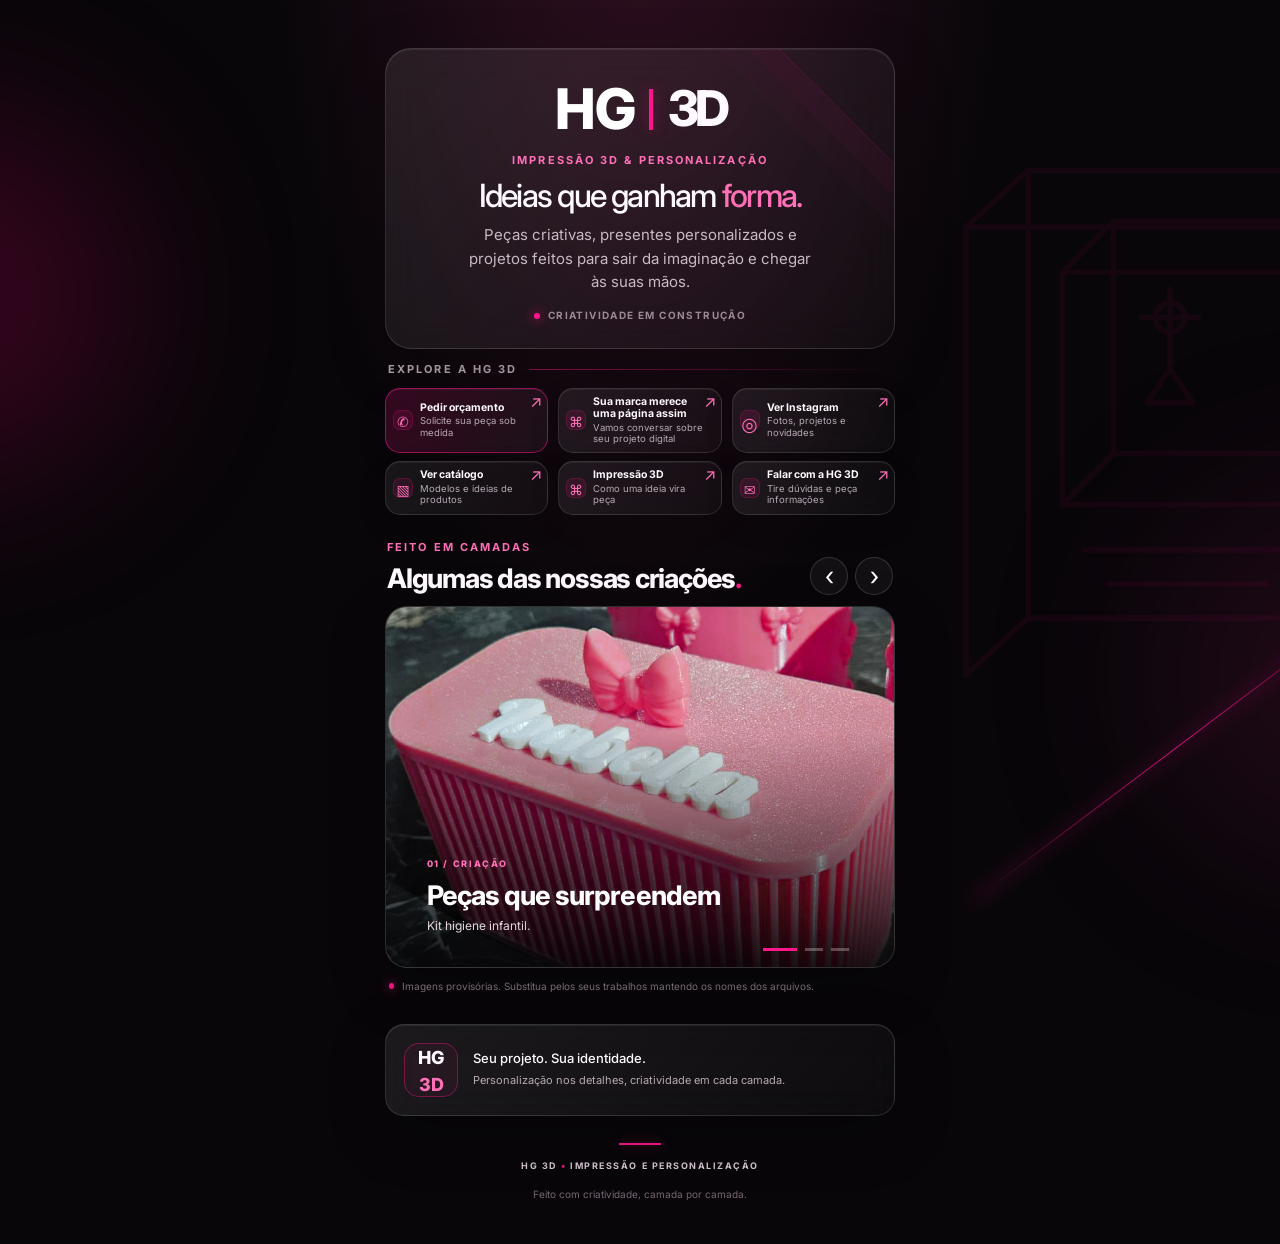
==== index.html @ 98581e5e "Atualização adição das imgs" ====
<!doctype html>
<html lang="pt-BR">
<head>
  <!-- Metadados e recursos externos -->
  <meta charset="utf-8">
  <meta name="viewport" content="width=device-width, initial-scale=1">
  <meta name="theme-color" content="#080609">
  <meta name="description" content="HG 3D | Impressão 3D e personalização. Ideias que ganham forma.">
  <title>HG 3D | Impressão e Personalização</title>

  <!-- Tipografia, Bootstrap e estilos do projeto -->
  <link rel="preconnect" href="https://fonts.googleapis.com">
  <link rel="preconnect" href="https://fonts.gstatic.com" crossorigin>
  <link href="https://fonts.googleapis.com/css2?family=Inter:wght@400;500;600;700;800&display=swap" rel="stylesheet">
  <link href="https://cdn.jsdelivr.net/npm/bootstrap@5.3.3/dist/css/bootstrap.min.css" rel="stylesheet">
  <link rel="stylesheet" href="style.css">
</head>
<body>
  <!-- Efeitos decorativos de fundo -->
  <div class="ambient ambient-one" aria-hidden="true"></div>
  <div class="ambient ambient-two" aria-hidden="true"></div>
  <div class="grid-glow" aria-hidden="true"></div>

  <main class="page-shell container px-0">
    <!-- Cabeçalho e identidade visual da HG 3D -->
    <header class="brand glass-panel text-center">
      <div class="brand-mark" aria-label="HG 3D">
        <span class="mark-h">H</span>
        <span class="mark-g">G</span>
        <span class="mark-divider"></span>
        <span class="mark-3d">3D</span>
      </div>

      <div class="brand-copy">
        <p class="eyebrow">IMPRESSÃO 3D &amp; PERSONALIZAÇÃO</p>
        <h1>Ideias que ganham <span>forma.</span></h1>
        <p class="intro">Peças criativas, presentes personalizados e projetos feitos para sair da imaginação e chegar às suas mãos.</p>
      </div>

      <div class="status-line">
        <span class="status-dot"></span>
        CRIATIVIDADE EM CONSTRUÇÃO
      </div>
    </header>

    <!-- Atalhos compactos: três colunas em telas maiores -->
    <section class="links-section" aria-label="Links principais">
      <p class="section-label">EXPLORE A HG 3D <span></span></p>

      <a class="link-card link-featured" data-link="whatsapp" href="#" target="_blank" rel="noopener noreferrer">
        <span class="link-icon whatsapp-icon" aria-hidden="true">✆</span>
        <span class="link-text"><strong>Pedir orçamento</strong><small>Solicite sua peça sob medida</small></span>
        <span class="arrow" aria-hidden="true">↗</span>
      </a>

      <a class="link-card link-site-cta" data-link="site-whatsapp" href="#" target="_blank" rel="noopener noreferrer">
        <span class="link-icon site-icon" aria-hidden="true">⌘</span>
        <span class="link-text"><strong>Sua marca merece uma página assim</strong><small>Vamos conversar sobre seu projeto digital</small></span>
        <span class="arrow" aria-hidden="true">↗</span>
      </a>

      <a class="link-card" data-link="instagram" href="#" target="_blank" rel="noopener noreferrer">
        <span class="link-icon instagram-icon" aria-hidden="true">◎</span>
        <span class="link-text"><strong>Ver Instagram</strong><small>Fotos, projetos e novidades</small></span>
        <span class="arrow" aria-hidden="true">↗</span>
      </a>

      <a class="link-card" data-link="catalog" href="#" target="_blank" rel="noopener noreferrer">
        <span class="link-icon" aria-hidden="true">▧</span>
        <span class="link-text"><strong>Ver catálogo</strong><small>Modelos e ideias de produtos</small></span>
        <span class="arrow" aria-hidden="true">↗</span>
      </a>

      <a class="link-card" data-link="how" href="#" target="_blank" rel="noopener noreferrer">
        <span class="link-icon" aria-hidden="true">⌘</span>
        <span class="link-text"><strong>Impressão 3D</strong><small>Como uma ideia vira peça</small></span>
        <span class="arrow" aria-hidden="true">↗</span>
      </a>

      <a class="link-card" data-link="contact" href="#" target="_blank" rel="noopener noreferrer">
        <span class="link-icon" aria-hidden="true">✉</span>
        <span class="link-text"><strong>Falar com a HG 3D</strong><small>Tire dúvidas e peça informações</small></span>
        <span class="arrow" aria-hidden="true">↗</span>
      </a>
    </section>

    <!-- Carrossel de projetos; troque os SVGs por fotos reais quando quiser -->
    <section class="portfolio-section" aria-labelledby="portfolio-title">
      <div class="section-heading">
        <div>
          <p class="eyebrow mb-2">FEITO EM CAMADAS</p>
          <h2 id="portfolio-title">Algumas das nossas criações<span>.</span></h2>
        </div>
        <div class="carousel-controls" aria-label="Controles das fotos">
          <button class="carousel-arrow" type="button" data-bs-target="#portfolioCarousel" data-bs-slide="prev" aria-label="Foto anterior">‹</button>
          <button class="carousel-arrow" type="button" data-bs-target="#portfolioCarousel" data-bs-slide="next" aria-label="Próxima foto">›</button>
        </div>
      </div>

      <div id="portfolioCarousel" class="carousel slide portfolio-carousel glass-panel" data-bs-ride="carousel" data-bs-interval="4500">
        <div class="carousel-indicators">
          <button type="button" data-bs-target="#portfolioCarousel" data-bs-slide-to="0" class="active" aria-current="true" aria-label="Foto 1"></button>
          <button type="button" data-bs-target="#portfolioCarousel" data-bs-slide-to="1" aria-label="Foto 2"></button>
          <button type="button" data-bs-target="#portfolioCarousel" data-bs-slide-to="2" aria-label="Foto 3"></button>
        </div>

        <div class="carousel-inner">
          <div class="carousel-item active">
            <img src="assets/fotos/impressao-01.svg" class="d-block w-100 portfolio-image" alt="Ilustração provisória de impressão 3D">
            <div class="carousel-caption"><span class="photo-tag">01 / CRIAÇÃO</span><h3>Peças que surpreendem</h3><p>Kit higiene infantil.</p></div>
          </div>
          <div class="carousel-item">
            <img src="assets/fotos/impressao-02.svg" class="d-block w-100 portfolio-image" alt="Ilustração provisória de produto personalizado">
            <div class="carousel-caption"><span class="photo-tag">02 / PERSONALIZAÇÃO</span><h3>Chaveiro personalizado</h3><p>Para seu evento ou empresa.</p></div>
          </div>
          <div class="carousel-item">
            <img src="assets/fotos/impressao-03.svg" class="d-block w-100 portfolio-image" alt="Ilustração provisória de peça impressa em 3D">
            <div class="carousel-caption"><span class="photo-tag">03 / SOB MEDIDA</span><h3>Da ideia para a realidade</h3><p>Seu próximo projeto pode aparecer aqui.</p></div>
          </div>
        </div>
      </div>

      <p class="carousel-note"><span class="note-dot"></span> Imagens provisórias. Substitua pelos seus trabalhos mantendo os nomes dos arquivos.</p>
    </section>

    <!-- Mensagem final da marca -->
    <section class="mini-about glass-panel">
      <div class="mini-about-symbol">HG<span>3D</span></div>
      <div><h2>Seu projeto. Sua identidade.</h2><p>Personalização nos detalhes, criatividade em cada camada.</p></div>
    </section>

    <!-- Rodapé -->
    <footer>
      <div class="footer-rule"></div>
      <p>HG 3D <span>•</span> IMPRESSÃO E PERSONALIZAÇÃO</p>
      <small>Feito com criatividade, camada por camada.</small>
    </footer>
  </main>

  <!-- Bootstrap e comportamento dos links -->
  <script src="https://cdn.jsdelivr.net/npm/bootstrap@5.3.3/dist/js/bootstrap.bundle.min.js"></script>
  <script src="script.js"></script>
</body>
</html>
---- style.css ----
/* =========================================================
   HG 3D | Estilos principais
   Identidade: preto, vinho, magenta neon e vidro fosco
   ========================================================= */

:root {
  --bg: #080609;
  --text: #fffaff;
  --muted: #b8aab5;
  --pink: #ff168b;
  --pink-light: #ff70b7;
  --line: rgba(255, 255, 255, .13);
  --surface-hover: rgba(255, 255, 255, .095);
}

* { box-sizing: border-box; }
html { min-height: 100%; }

body {
  position: relative;
  isolation: isolate;
  min-height: 100vh;
  margin: 0;
  overflow-x: hidden;
  color: var(--text);
  background: radial-gradient(ellipse at 50% -15%, #321022 0%, transparent 42%), var(--bg);
  font-family: Inter, system-ui, sans-serif;
}

/* Fundo quadriculado e desenho sutil de uma impressora 3D */
body::before {
  content: "";
  position: fixed;
  inset: 0;
  z-index: -2;
  opacity: .16;
  pointer-events: none;
  background-image:
    linear-gradient(rgba(255,255,255,.025) 1px, transparent 1px),
    linear-gradient(90deg, rgba(255,255,255,.025) 1px, transparent 1px);
  background-size: 44px 44px;
  mask-image: linear-gradient(to bottom, #000, transparent 78%);
}

body::after {
  content: "";
  position: fixed;
  z-index: -1;
  top: 12%;
  right: -18%;
  width: min(75vw, 680px);
  height: min(75vw, 680px);
  opacity: .055;
  pointer-events: none;
  background: url("assets/fotos/impressora-fundo.svg") center / contain no-repeat;
}

.ambient {
  position: fixed;
  z-index: -1;
  width: 360px;
  height: 360px;
  border-radius: 50%;
  filter: blur(95px);
  opacity: .22;
  pointer-events: none;
}
.ambient-one { top: 13%; left: -230px; background: #e60072; }
.ambient-two { right: -240px; bottom: 5%; background: #7b174b; }

.grid-glow {
  position: fixed;
  z-index: -1;
  right: -12vw;
  bottom: 17%;
  width: 40vw;
  height: 1px;
  opacity: .8;
  pointer-events: none;
  transform: rotate(-37deg);
  background: linear-gradient(90deg, transparent, var(--pink), transparent);
  box-shadow: 0 0 18px 2px #ff168b55;
}

/* Layout geral e cartões de vidro */
.page-shell {
  position: relative;
  width: min(100% - 32px, 510px);
  margin: auto;
  padding: 18px 0 24px;
}

.glass-panel {
  border: 1px solid var(--line);
  background: linear-gradient(135deg, rgba(255,255,255,.085), rgba(255,255,255,.025));
  box-shadow: 0 18px 55px #00000047, inset 0 1px 0 #ffffff14;
  backdrop-filter: blur(18px);
  -webkit-backdrop-filter: blur(18px);
}

/* Cabeçalho e marca */
.brand {
  position: relative;
  overflow: hidden;
  padding: 20px 20px 17px;
  border-radius: 26px;
}
.brand::before {
  content: "";
  position: absolute;
  top: -115px;
  right: -145px;
  width: 220px;
  height: 220px;
  transform: rotate(45deg);
  border: 1px solid #ff168b29;
  box-shadow: 0 0 0 22px #ff168b08, 0 0 0 45px #ff168b05;
}
.brand-mark {
  display: flex;
  align-items: center;
  justify-content: center;
  gap: 5px;
  margin: 0 auto 15px;
  font-size: clamp(42px, 11vw, 56px);
  font-weight: 800;
  line-height: 1;
  letter-spacing: -5px;
}
.mark-h, .mark-g { color: #fff; }
.mark-divider {
  width: 4px;
  height: 41px;
  margin: 0 10px 0 13px;
  background: var(--pink);
  box-shadow: 0 0 15px #ff168b70;
}
.mark-3d { font-size: .88em; letter-spacing: -4px; }

.eyebrow, .section-label, .status-line {
  font-size: 11px;
  font-weight: 700;
  letter-spacing: .19em;
}
.eyebrow { margin: 0 0 9px; color: var(--pink-light); }
h1 {
  margin: 0;
  font-size: clamp(24px, 6.5vw, 32px);
  line-height: 1.12;
  letter-spacing: -.055em;
}
h1 span, .section-heading h2 span { color: var(--pink-light); }
.intro {
  max-width: 350px;
  margin: 10px auto 0;
  color: #c8bac5;
  font-size: 15px;
  line-height: 1.55;
}
.status-line {
  display: flex;
  align-items: center;
  justify-content: center;
  gap: 8px;
  margin-top: 15px;
  color: #9c8997;
  font-size: 10px;
  letter-spacing: .14em;
}
.status-dot, .note-dot {
  width: 6px;
  height: 6px;
  border-radius: 50%;
  background: var(--pink);
  box-shadow: 0 0 11px var(--pink);
}

/* Links principais: atalhos ultracompactos */
.links-section {
  display: grid;
  grid-template-columns: repeat(3, minmax(0, 1fr));
  column-gap: 10px;
  row-gap: 8px;
  margin-top: 12px;
}
.links-section .section-label {
  display: flex;
  grid-column: 1 / -1;
  align-items: center;
  gap: 12px;
  margin: 0 3px 2px;
  color: #bba9b6;
}
.section-label span {
  flex: 1;
  height: 1px;
  background: linear-gradient(90deg, #ff168b88, transparent);
}
.link-card {
  position: relative;
  display: flex;
  min-width: 0;
  min-height: 54px;
  flex-direction: row;
  align-items: center;
  justify-content: flex-start;
  gap: 7px;
  margin: 0;
  padding: 7px 7px;
  overflow-wrap: anywhere;
  border: 1px solid #ffffff1f;
  border-radius: 15px;
  color: var(--text);
  text-decoration: none;
  background: linear-gradient(110deg, #ffffff13, #ffffff07);
  box-shadow: 0 10px 28px #00000024, inset 0 1px 0 #ffffff0e;
  backdrop-filter: blur(15px);
  transition: transform .22s, border-color .22s, background .22s;
}
.link-card:hover, .link-card:focus-visible {
  transform: translateY(-3px);
  border-color: #ff168b88;
  outline: none;
  color: var(--text);
  background: var(--surface-hover);
}
.link-featured {
  border-color: #ff168b88;
  background: linear-gradient(110deg, #ff168b2e, #ffffff0b);
}
.link-icon {
  display: grid;
  width: 20px;
  height: 20px;
  flex: 0 0 20px;
  place-items: center;
  border: 1px solid #ff168b33;
  border-radius: 7px;
  color: var(--pink-light);
  background: #ff168b1a;
  font-size: 14px;
}
.instagram-icon { font-size: 19px; }
.link-text {
  display: grid;
  width: 100%;
  min-width: 0;
  gap: 1px;
  padding-right: 8px;
}
.link-text strong {
  font-size: 10.5px;
  font-weight: 700;
  line-height: 1.2;
  overflow-wrap: anywhere;
}
.link-text small {
  display: block;
  color: var(--muted);
  font-size: 9.5px;
  line-height: 1.2;
  overflow-wrap: anywhere;
}
.arrow {
  position: absolute;
  top: 4px;
  right: 5px;
  color: var(--pink-light);
  font-size: 16px;
  line-height: 1;
}

/* Carrossel do portfólio */
.portfolio-section { margin-top: 20px; }
.section-heading {
  display: flex;
  align-items: end;
  justify-content: space-between;
  gap: 16px;
  margin: 0 2px 11px;
}
.section-heading h2 {
  margin: 0;
  font-size: clamp(20px, 5.5vw, 27px);
  font-weight: 750;
  line-height: 1.18;
  letter-spacing: -.045em;
}
.section-heading h2 span { color: var(--pink); }
.carousel-controls { display: flex; flex-shrink: 0; gap: 7px; }
.carousel-arrow {
  display: grid;
  width: 38px;
  height: 38px;
  place-items: center;
  border: 1px solid #ffffff26;
  border-radius: 50%;
  color: #fff;
  background: #ffffff0b;
  font-size: 26px;
  line-height: 1;
}
.carousel-arrow:hover {
  border-color: #ff168b99;
  color: var(--pink-light);
  background: #ff168b24;
}
.portfolio-carousel { position: relative; overflow: hidden; border-radius: 22px; }
.portfolio-image {
  width: 100%;
  height: clamp(260px, 67vw, 390px);
  object-fit: cover;
}
.portfolio-carousel::after {
  position: absolute;
  inset: 35% 0 0;
  pointer-events: none;
  content: "";
  background: linear-gradient(transparent, rgba(4,3,5,.9));
}
.carousel-caption {
  z-index: 2;
  right: 8%;
  bottom: 28px;
  left: 8%;
  padding: 0;
  text-align: left;
}
.carousel-caption h3 {
  margin: 7px 0 5px;
  font-size: clamp(19px, 5vw, 27px);
  font-weight: 750;
  letter-spacing: -.035em;
}
.carousel-caption p { margin: 0; color: #e4d5df; font-size: 12px; }
.photo-tag { color: var(--pink-light); font-size: 9px; font-weight: 800; letter-spacing: .18em; }
.portfolio-carousel .carousel-indicators {
  z-index: 3;
  justify-content: flex-end;
  margin: 0 8% 16px;
}
.portfolio-carousel .carousel-indicators [data-bs-target] {
  width: 18px;
  height: 3px;
  margin: 0 4px;
  border: 0;
  background: #ffffff8a;
}
.portfolio-carousel .carousel-indicators .active { width: 34px; background: var(--pink); }
.carousel-note {
  display: flex;
  align-items: flex-start;
  gap: 8px;
  margin: 11px 4px 0;
  color: #8e7d89;
  font-size: 10px;
  line-height: 1.5;
}
.note-dot { flex: 0 0 5px; margin-top: 4px; }

/* Bloco final e rodapé */
.mini-about {
  display: flex;
  align-items: center;
  gap: 15px;
  margin-top: 30px;
  padding: 18px;
  border-radius: 19px;
}
.mini-about-symbol {
  display: grid;
  width: 54px;
  height: 54px;
  flex: 0 0 54px;
  place-items: center;
  border: 1px solid #ff168b66;
  border-radius: 15px;
  background: #ff168b0c;
  font-size: 18px;
  font-weight: 800;
}
.mini-about-symbol span { color: var(--pink-light); }
.mini-about h2 { margin: 0 0 6px; font-size: 13px; }
.mini-about p { margin: 0; color: var(--muted); font-size: 11px; line-height: 1.55; }
footer { padding: 27px 10px 0; text-align: center; }
.footer-rule {
  width: 42px;
  height: 2px;
  margin: 0 auto 14px;
  background: var(--pink);
  box-shadow: 0 0 12px #ff168b88;
}
footer p { margin: 0 0 8px; color: #d4c5d0; font-size: 9px; font-weight: 700; letter-spacing: .17em; }
footer p span { color: var(--pink); }
footer small { color: #756772; font-size: 10px; }

/* Responsividade para telas maiores e celulares */
@media (min-width: 700px) {
  .page-shell { padding-top: 48px; padding-bottom: 40px; }
  .brand { padding: 32px 30px 25px; }
  .portfolio-section { margin-top: 24px; }
  .portfolio-image { height: 360px; }
  .carousel-caption { bottom: 32px; }
}
@media (max-width: 380px) {
  .page-shell { width: calc(100% - 24px); padding-top: 12px; }
  .brand { padding: 18px 15px 15px; }
  .brand-mark { margin-bottom: 12px; font-size: 44px; }
  .mark-divider { height: 37px; margin-right: 8px; margin-left: 10px; }
  .intro { font-size: 14px; }
  .status-line { margin-top: 12px; font-size: 9px; }
  .links-section { column-gap: 6px; row-gap: 6px; }
  .link-card { min-height: 52px; padding: 6px; gap: 5px; }
  .link-icon { width: 18px; height: 18px; flex-basis: 18px; font-size: 12px; }
  .instagram-icon { font-size: 17px; }
  .link-text strong { font-size: 10px; line-height: 1.15; }
  .link-text small { display: block; font-size: 9px; line-height: 1.15; }
  .section-heading { align-items: center; }
  .carousel-arrow { width: 34px; height: 34px; }
  .carousel-caption p { font-size: 11px; }
  body::after {
    top: 22%;
    right: -35%;
    width: 100vw;
    height: 100vw;
    opacity: .035;
  }
}
@media (prefers-reduced-motion: reduce) {
  *, *::before, *::after {
    transition: none !important;
    scroll-behavior: auto !important;
  }
}
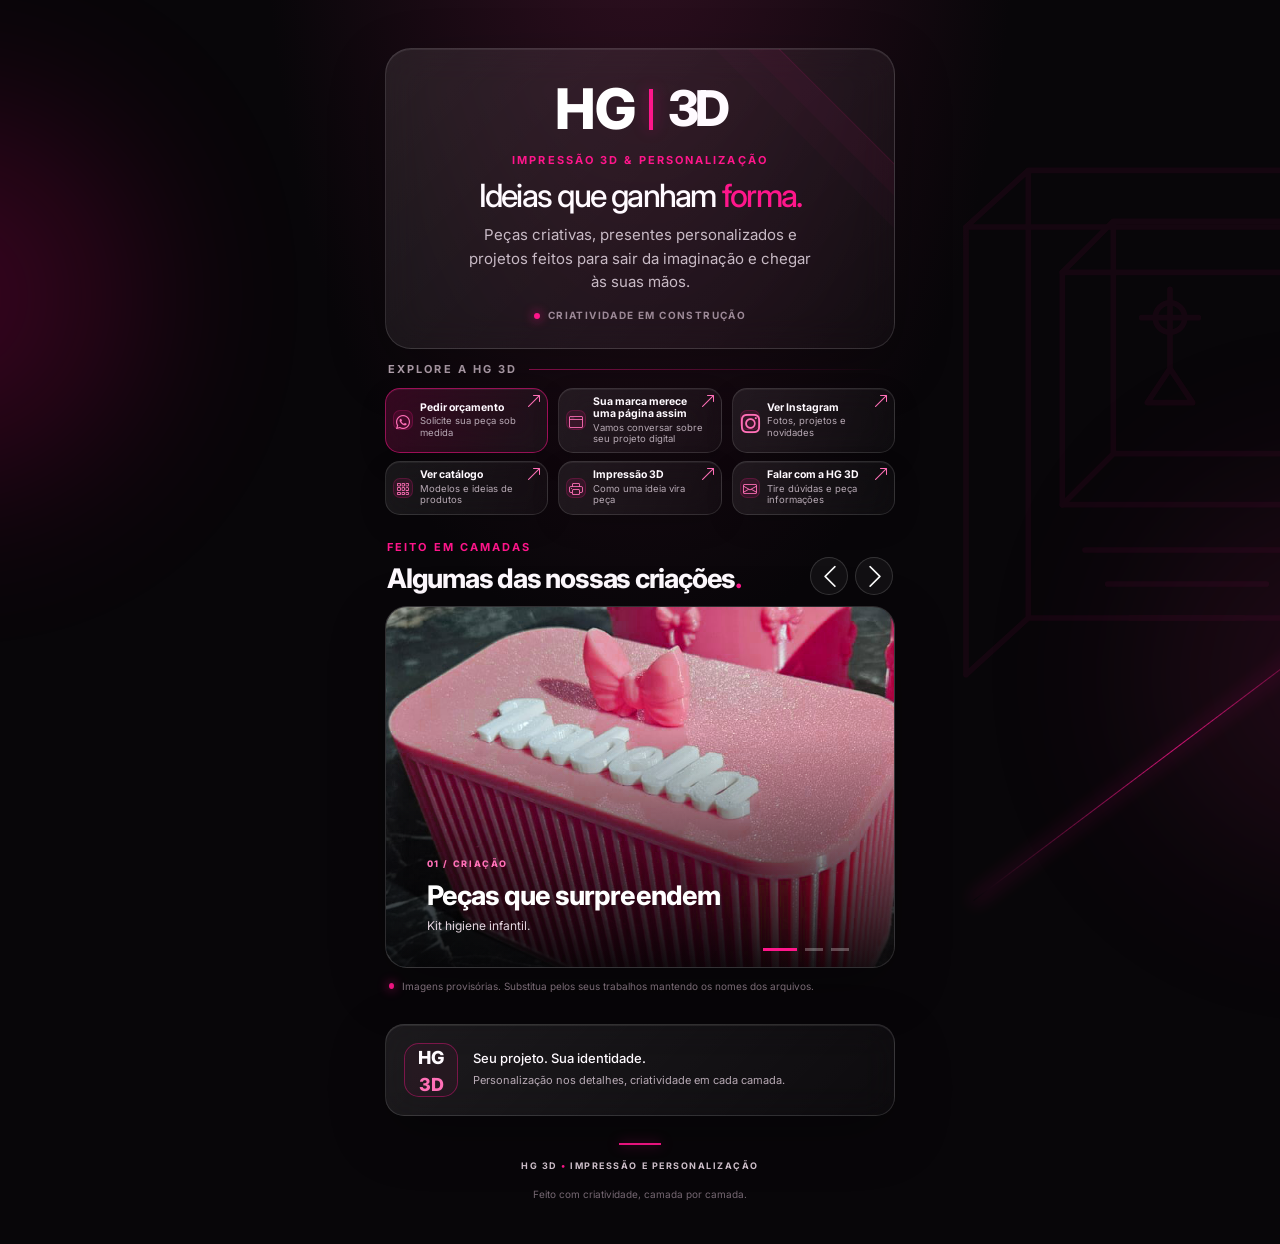
==== commit f159b013: "Replace text symbols with Bootstrap Icons" ====
--- a/index.html
+++ b/index.html
@@ -13,6 +13,7 @@
   <link rel="preconnect" href="https://fonts.gstatic.com" crossorigin>
   <link href="https://fonts.googleapis.com/css2?family=Inter:wght@400;500;600;700;800&display=swap" rel="stylesheet">
   <link href="https://cdn.jsdelivr.net/npm/bootstrap@5.3.3/dist/css/bootstrap.min.css" rel="stylesheet">
+  <link href="https://cdn.jsdelivr.net/npm/bootstrap-icons@1.11.3/font/bootstrap-icons.min.css" rel="stylesheet">
   <link rel="stylesheet" href="style.css">
 </head>
 <body>
@@ -48,39 +49,39 @@
       <p class="section-label">EXPLORE A HG 3D <span></span></p>
 
       <a class="link-card link-featured" data-link="whatsapp" href="#" target="_blank" rel="noopener noreferrer">
-        <span class="link-icon whatsapp-icon" aria-hidden="true">✆</span>
+        <span class="link-icon whatsapp-icon" aria-hidden="true"><i class="bi bi-whatsapp"></i></span>
         <span class="link-text"><strong>Pedir orçamento</strong><small>Solicite sua peça sob medida</small></span>
-        <span class="arrow" aria-hidden="true">↗</span>
+        <span class="arrow" aria-hidden="true"><i class="bi bi-arrow-up-right"></i></span>
       </a>
 
       <a class="link-card link-site-cta" data-link="site-whatsapp" href="#" target="_blank" rel="noopener noreferrer">
-        <span class="link-icon site-icon" aria-hidden="true">⌘</span>
+        <span class="link-icon site-icon" aria-hidden="true"><i class="bi bi-window"></i></span>
         <span class="link-text"><strong>Sua marca merece uma página assim</strong><small>Vamos conversar sobre seu projeto digital</small></span>
-        <span class="arrow" aria-hidden="true">↗</span>
+        <span class="arrow" aria-hidden="true"><i class="bi bi-arrow-up-right"></i></span>
       </a>
 
       <a class="link-card" data-link="instagram" href="#" target="_blank" rel="noopener noreferrer">
-        <span class="link-icon instagram-icon" aria-hidden="true">◎</span>
+        <span class="link-icon instagram-icon" aria-hidden="true"><i class="bi bi-instagram"></i></span>
         <span class="link-text"><strong>Ver Instagram</strong><small>Fotos, projetos e novidades</small></span>
-        <span class="arrow" aria-hidden="true">↗</span>
+        <span class="arrow" aria-hidden="true"><i class="bi bi-arrow-up-right"></i></span>
       </a>
 
       <a class="link-card" data-link="catalog" href="#" target="_blank" rel="noopener noreferrer">
-        <span class="link-icon" aria-hidden="true">▧</span>
+        <span class="link-icon" aria-hidden="true"><i class="bi bi-grid-3x3-gap"></i></span>
         <span class="link-text"><strong>Ver catálogo</strong><small>Modelos e ideias de produtos</small></span>
-        <span class="arrow" aria-hidden="true">↗</span>
+        <span class="arrow" aria-hidden="true"><i class="bi bi-arrow-up-right"></i></span>
       </a>
 
       <a class="link-card" data-link="how" href="#" target="_blank" rel="noopener noreferrer">
-        <span class="link-icon" aria-hidden="true">⌘</span>
+        <span class="link-icon" aria-hidden="true"><i class="bi bi-printer"></i></span>
         <span class="link-text"><strong>Impressão 3D</strong><small>Como uma ideia vira peça</small></span>
-        <span class="arrow" aria-hidden="true">↗</span>
+        <span class="arrow" aria-hidden="true"><i class="bi bi-arrow-up-right"></i></span>
       </a>
 
       <a class="link-card" data-link="contact" href="#" target="_blank" rel="noopener noreferrer">
-        <span class="link-icon" aria-hidden="true">✉</span>
+        <span class="link-icon" aria-hidden="true"><i class="bi bi-envelope"></i></span>
         <span class="link-text"><strong>Falar com a HG 3D</strong><small>Tire dúvidas e peça informações</small></span>
-        <span class="arrow" aria-hidden="true">↗</span>
+        <span class="arrow" aria-hidden="true"><i class="bi bi-arrow-up-right"></i></span>
       </a>
     </section>
 
@@ -92,8 +93,8 @@
           <h2 id="portfolio-title">Algumas das nossas criações<span>.</span></h2>
         </div>
         <div class="carousel-controls" aria-label="Controles das fotos">
-          <button class="carousel-arrow" type="button" data-bs-target="#portfolioCarousel" data-bs-slide="prev" aria-label="Foto anterior">‹</button>
-          <button class="carousel-arrow" type="button" data-bs-target="#portfolioCarousel" data-bs-slide="next" aria-label="Próxima foto">›</button>
+          <button class="carousel-arrow" type="button" data-bs-target="#portfolioCarousel" data-bs-slide="prev" aria-label="Foto anterior"><i class="bi bi-chevron-left" aria-hidden="true"></i></button>
+          <button class="carousel-arrow" type="button" data-bs-target="#portfolioCarousel" data-bs-slide="next" aria-label="Próxima foto"><i class="bi bi-chevron-right" aria-hidden="true"></i></button>
         </div>
       </div>
 
--- a/style.css
+++ b/style.css
@@ -142,14 +142,14 @@
   font-weight: 700;
   letter-spacing: .19em;
 }
-.eyebrow { margin: 0 0 9px; color: var(--pink-light); }
+.eyebrow { margin: 0 0 9px; color: var(--pink); }
 h1 {
   margin: 0;
   font-size: clamp(24px, 6.5vw, 32px);
   line-height: 1.12;
   letter-spacing: -.055em;
 }
-h1 span, .section-heading h2 span { color: var(--pink-light); }
+h1 span, .section-heading h2 span { color: var(--pink); }
 .intro {
   max-width: 350px;
   margin: 10px auto 0;
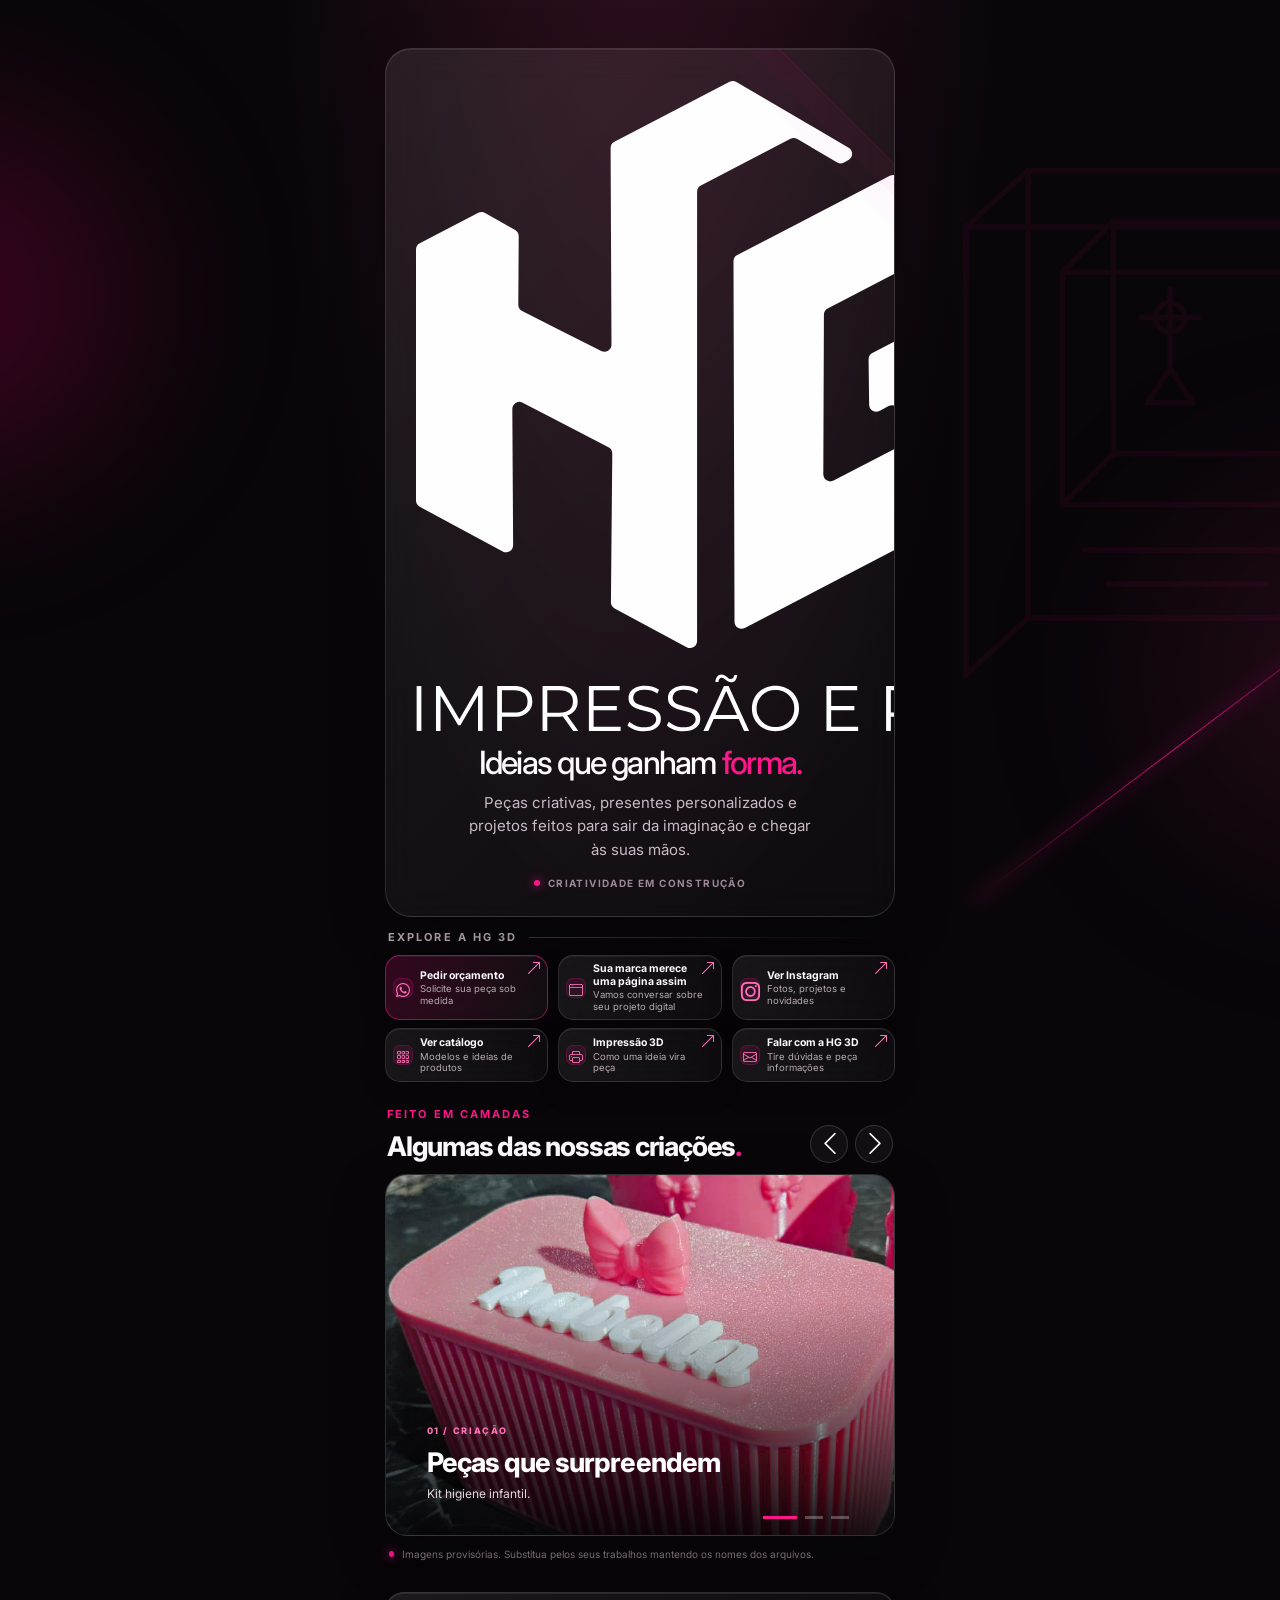
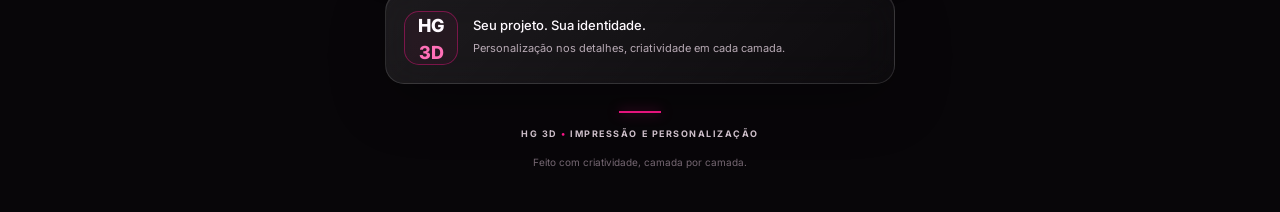
==== commit 941d4908: "Use SVG logo in brand header" ====
--- a/index.html
+++ b/index.html
@@ -25,15 +25,11 @@
   <main class="page-shell container px-0">
     <!-- Cabeçalho e identidade visual da HG 3D -->
     <header class="brand glass-panel text-center">
-      <div class="brand-mark" aria-label="HG 3D">
-        <span class="mark-h">H</span>
-        <span class="mark-g">G</span>
-        <span class="mark-divider"></span>
-        <span class="mark-3d">3D</span>
+      <div class="brand-logo-wrap">
+        <img class="brand-logo" src="assets/fotos/LOGO.svg" alt="HG 3D | Impressão 3D e Personalização">
       </div>
 
       <div class="brand-copy">
-        <p class="eyebrow">IMPRESSÃO 3D &amp; PERSONALIZAÇÃO</p>
         <h1>Ideias que ganham <span>forma.</span></h1>
         <p class="intro">Peças criativas, presentes personalizados e projetos feitos para sair da imaginação e chegar às suas mãos.</p>
       </div>
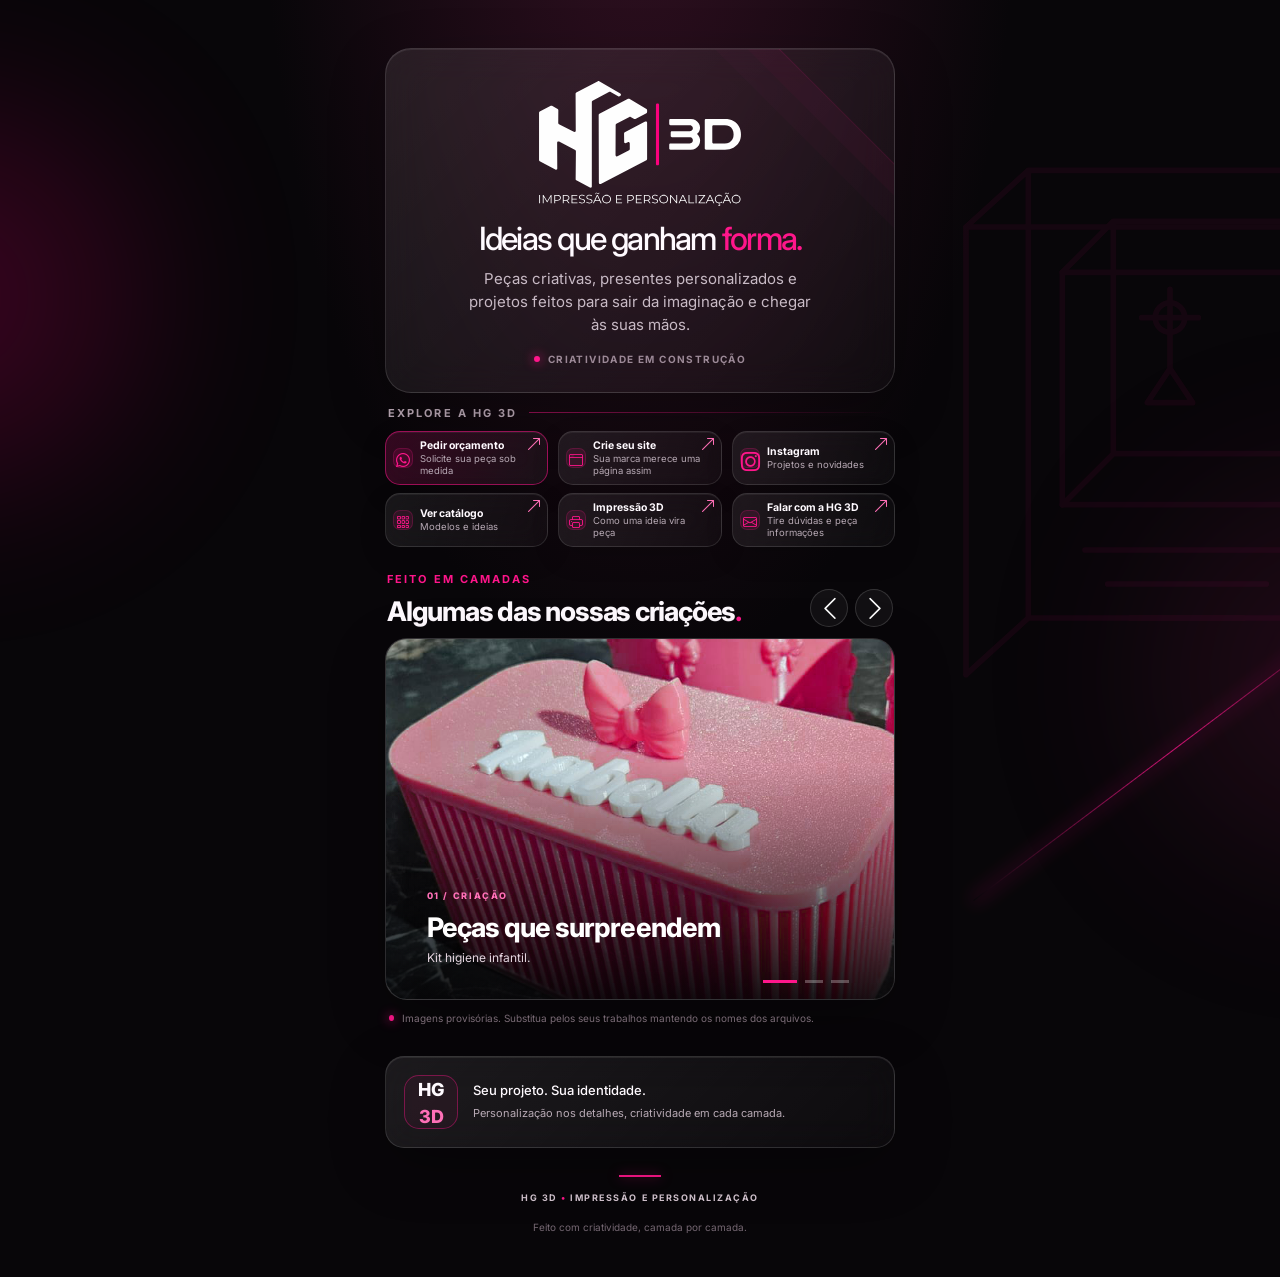
==== commit ab45e6ef: "Atualizar site HG 3D" ====
--- a/index.html
+++ b/index.html
@@ -52,19 +52,19 @@
 
       <a class="link-card link-site-cta" data-link="site-whatsapp" href="#" target="_blank" rel="noopener noreferrer">
         <span class="link-icon site-icon" aria-hidden="true"><i class="bi bi-window"></i></span>
-        <span class="link-text"><strong>Sua marca merece uma página assim</strong><small>Vamos conversar sobre seu projeto digital</small></span>
+        <span class="link-text"><strong>Crie seu site</strong><small>Sua marca merece uma página assim</small></span>
         <span class="arrow" aria-hidden="true"><i class="bi bi-arrow-up-right"></i></span>
       </a>
 
       <a class="link-card" data-link="instagram" href="#" target="_blank" rel="noopener noreferrer">
         <span class="link-icon instagram-icon" aria-hidden="true"><i class="bi bi-instagram"></i></span>
-        <span class="link-text"><strong>Ver Instagram</strong><small>Fotos, projetos e novidades</small></span>
+        <span class="link-text"><strong>Instagram</strong><small>Projetos e novidades</small></span>
         <span class="arrow" aria-hidden="true"><i class="bi bi-arrow-up-right"></i></span>
       </a>
 
       <a class="link-card" data-link="catalog" href="#" target="_blank" rel="noopener noreferrer">
         <span class="link-icon" aria-hidden="true"><i class="bi bi-grid-3x3-gap"></i></span>
-        <span class="link-text"><strong>Ver catálogo</strong><small>Modelos e ideias de produtos</small></span>
+        <span class="link-text"><strong>Ver catálogo</strong><small>Modelos e ideias</small></span>
         <span class="arrow" aria-hidden="true"><i class="bi bi-arrow-up-right"></i></span>
       </a>
 
--- a/style.css
+++ b/style.css
@@ -116,26 +116,19 @@
   border: 1px solid #ff168b29;
   box-shadow: 0 0 0 22px #ff168b08, 0 0 0 45px #ff168b05;
 }
-.brand-mark {
-  display: flex;
+.brand-logo-wrap {
+  display: flex;
+  justify-content: center;
   align-items: center;
-  justify-content: center;
-  gap: 5px;
   margin: 0 auto 15px;
-  font-size: clamp(42px, 11vw, 56px);
-  font-weight: 800;
-  line-height: 1;
-  letter-spacing: -5px;
-}
-.mark-h, .mark-g { color: #fff; }
-.mark-divider {
-  width: 4px;
-  height: 41px;
-  margin: 0 10px 0 13px;
-  background: var(--pink);
-  box-shadow: 0 0 15px #ff168b70;
-}
-.mark-3d { font-size: .88em; letter-spacing: -4px; }
+  width: 100%;
+}
+.brand-logo {
+  display: block;
+  width: min(100%, 290px);
+  max-height: 125px;
+  object-fit: contain;
+}
 
 .eyebrow, .section-label, .status-line {
   font-size: 11px;
@@ -236,7 +229,7 @@
   place-items: center;
   border: 1px solid #ff168b33;
   border-radius: 7px;
-  color: var(--pink-light);
+  color: var(--pink);
   background: #ff168b1a;
   font-size: 14px;
 }
@@ -405,8 +398,8 @@
 @media (max-width: 380px) {
   .page-shell { width: calc(100% - 24px); padding-top: 12px; }
   .brand { padding: 18px 15px 15px; }
-  .brand-mark { margin-bottom: 12px; font-size: 44px; }
-  .mark-divider { height: 37px; margin-right: 8px; margin-left: 10px; }
+  .brand-logo-wrap { margin-bottom: 12px; }
+  .brand-logo { width: min(100%, 250px); max-height: 105px; }
   .intro { font-size: 14px; }
   .status-line { margin-top: 12px; font-size: 9px; }
   .links-section { column-gap: 6px; row-gap: 6px; }
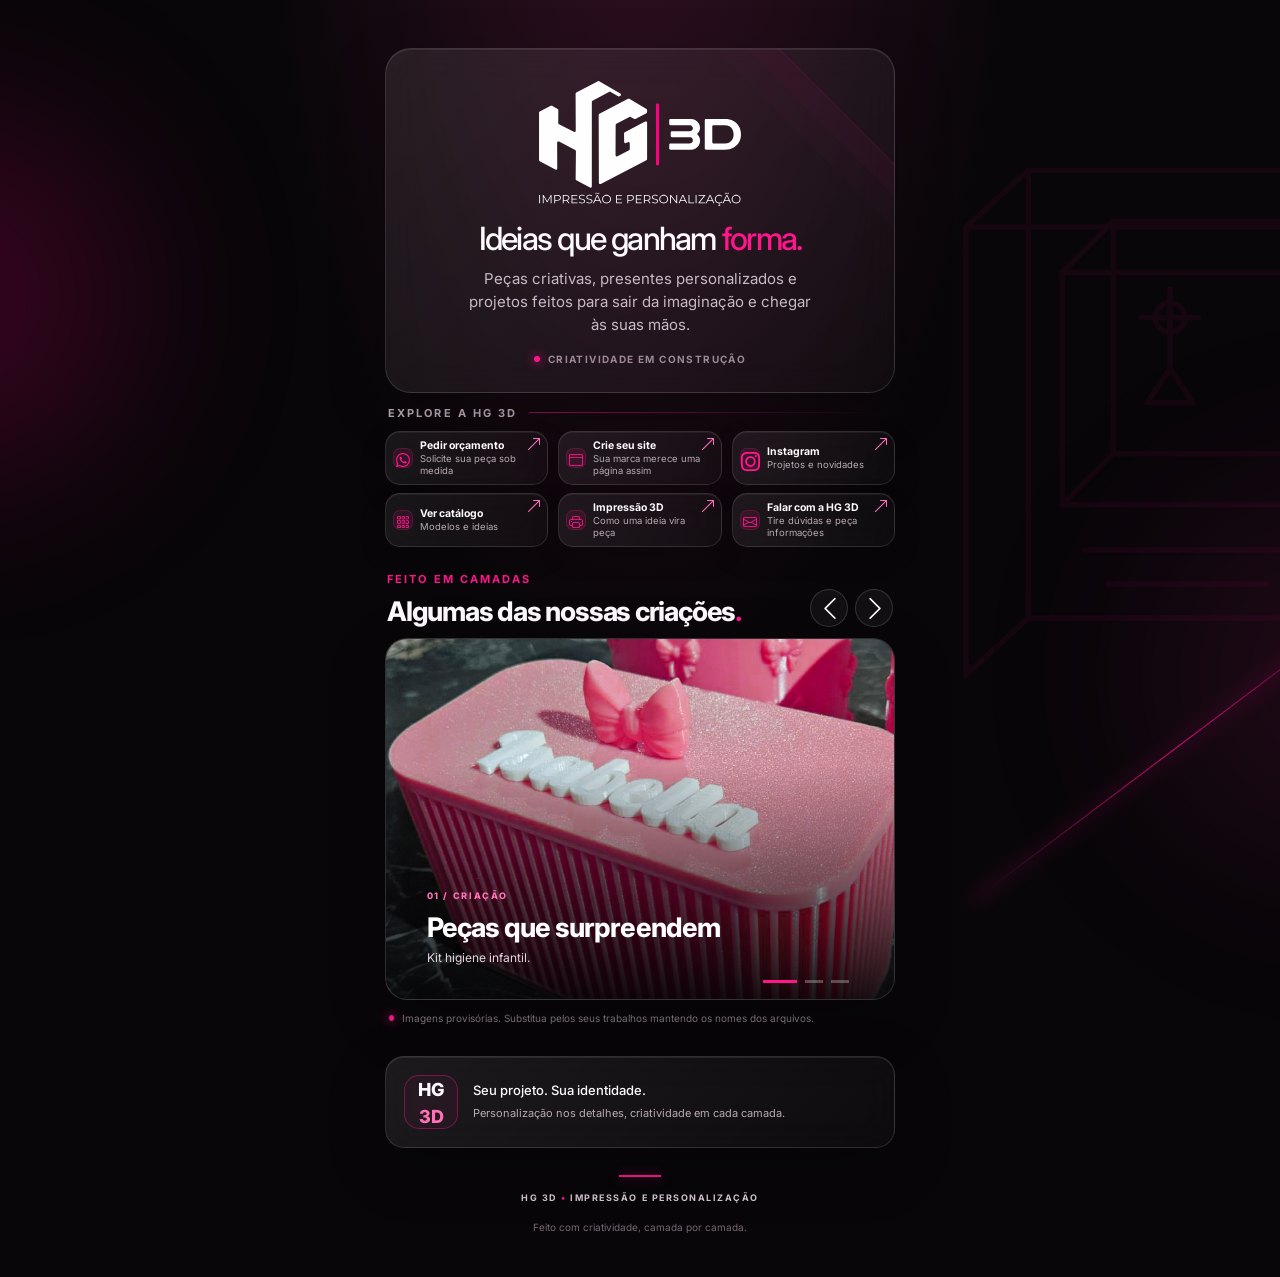
==== commit 374e0a28: "Padroniza cor do card Pedir orçamento" ====
--- a/index.html
+++ b/index.html
@@ -44,7 +44,7 @@
     <section class="links-section" aria-label="Links principais">
       <p class="section-label">EXPLORE A HG 3D <span></span></p>
 
-      <a class="link-card link-featured" data-link="whatsapp" href="#" target="_blank" rel="noopener noreferrer">
+      <a class="link-card" data-link="whatsapp" href="#" target="_blank" rel="noopener noreferrer">
         <span class="link-icon whatsapp-icon" aria-hidden="true"><i class="bi bi-whatsapp"></i></span>
         <span class="link-text"><strong>Pedir orçamento</strong><small>Solicite sua peça sob medida</small></span>
         <span class="arrow" aria-hidden="true"><i class="bi bi-arrow-up-right"></i></span>
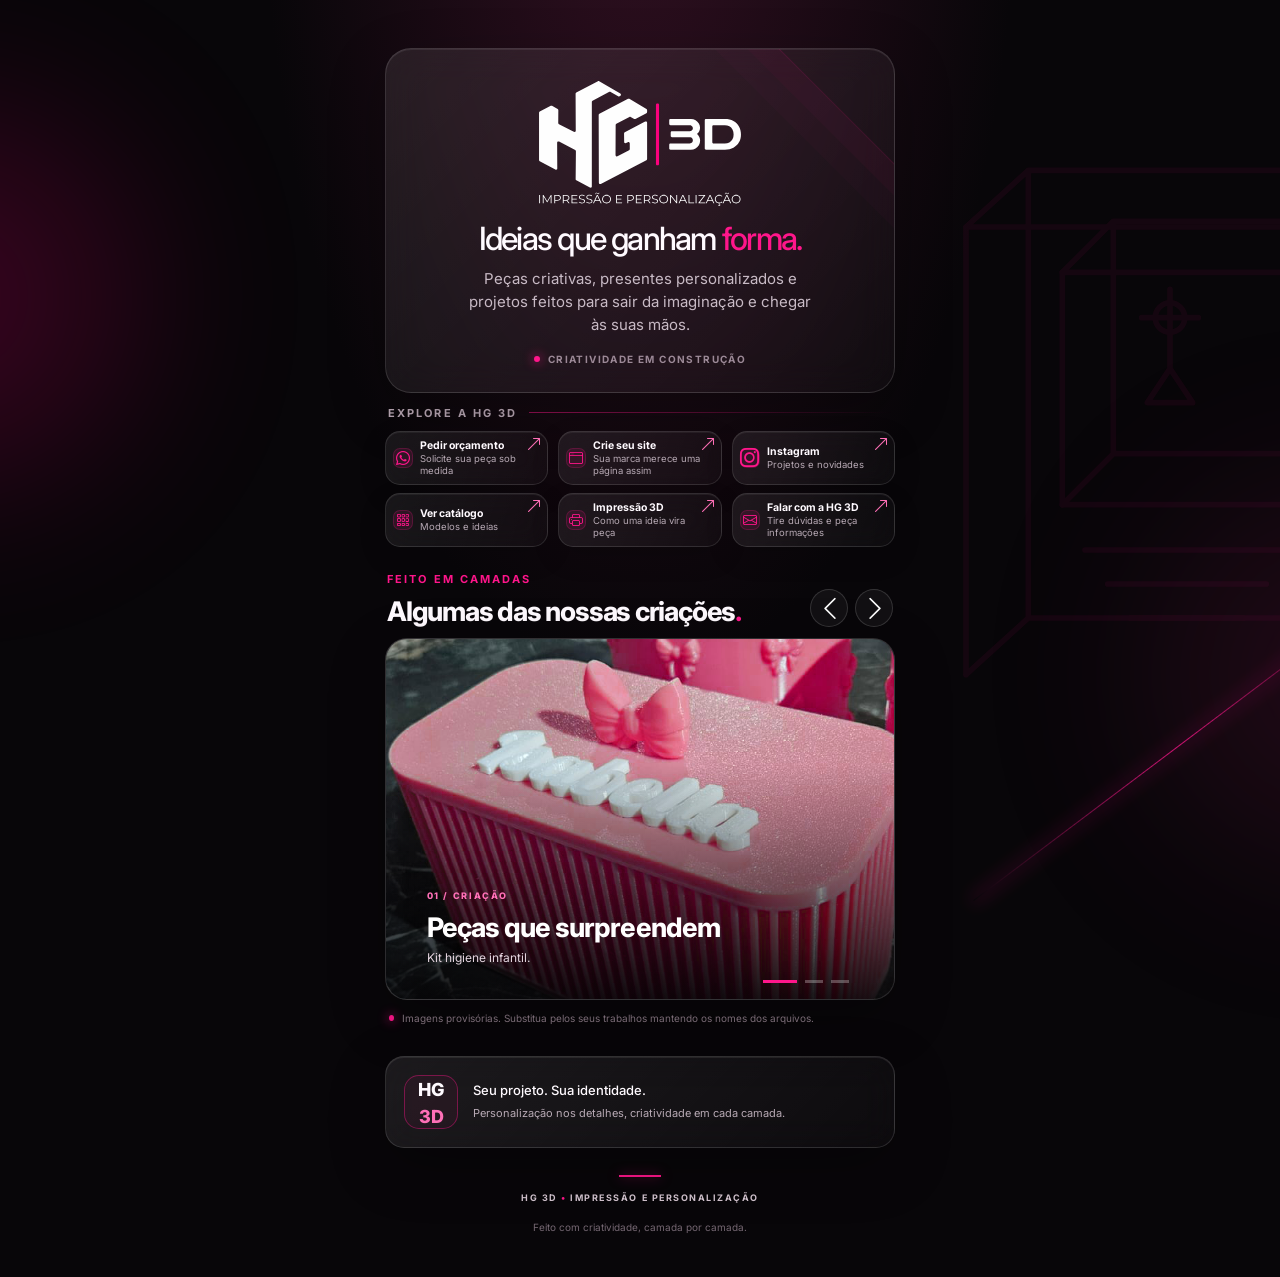
==== commit a2bf5f4b: "Liga o card catálogo à nova galeria" ====
--- a/index.html
+++ b/index.html
@@ -62,7 +62,7 @@
         <span class="arrow" aria-hidden="true"><i class="bi bi-arrow-up-right"></i></span>
       </a>
 
-      <a class="link-card" data-link="catalog" href="#" target="_blank" rel="noopener noreferrer">
+      <a class="link-card" data-link="catalog" href="catalogo.html">
         <span class="link-icon" aria-hidden="true"><i class="bi bi-grid-3x3-gap"></i></span>
         <span class="link-text"><strong>Ver catálogo</strong><small>Modelos e ideias</small></span>
         <span class="arrow" aria-hidden="true"><i class="bi bi-arrow-up-right"></i></span>
--- a/style.css
+++ b/style.css
@@ -424,4 +424,18 @@
     transition: none !important;
     scroll-behavior: auto !important;
   }
-}+}
+
+/* Centraliza os ícones dentro de suas próprias caixas */
+.link-card { align-items: center; }
+.link-icon {
+  display: flex;
+  align-items: center;
+  justify-content: center;
+  flex-shrink: 0;
+  line-height: 1;
+}
+.link-icon i {
+  display: block;
+  line-height: 1;
+}
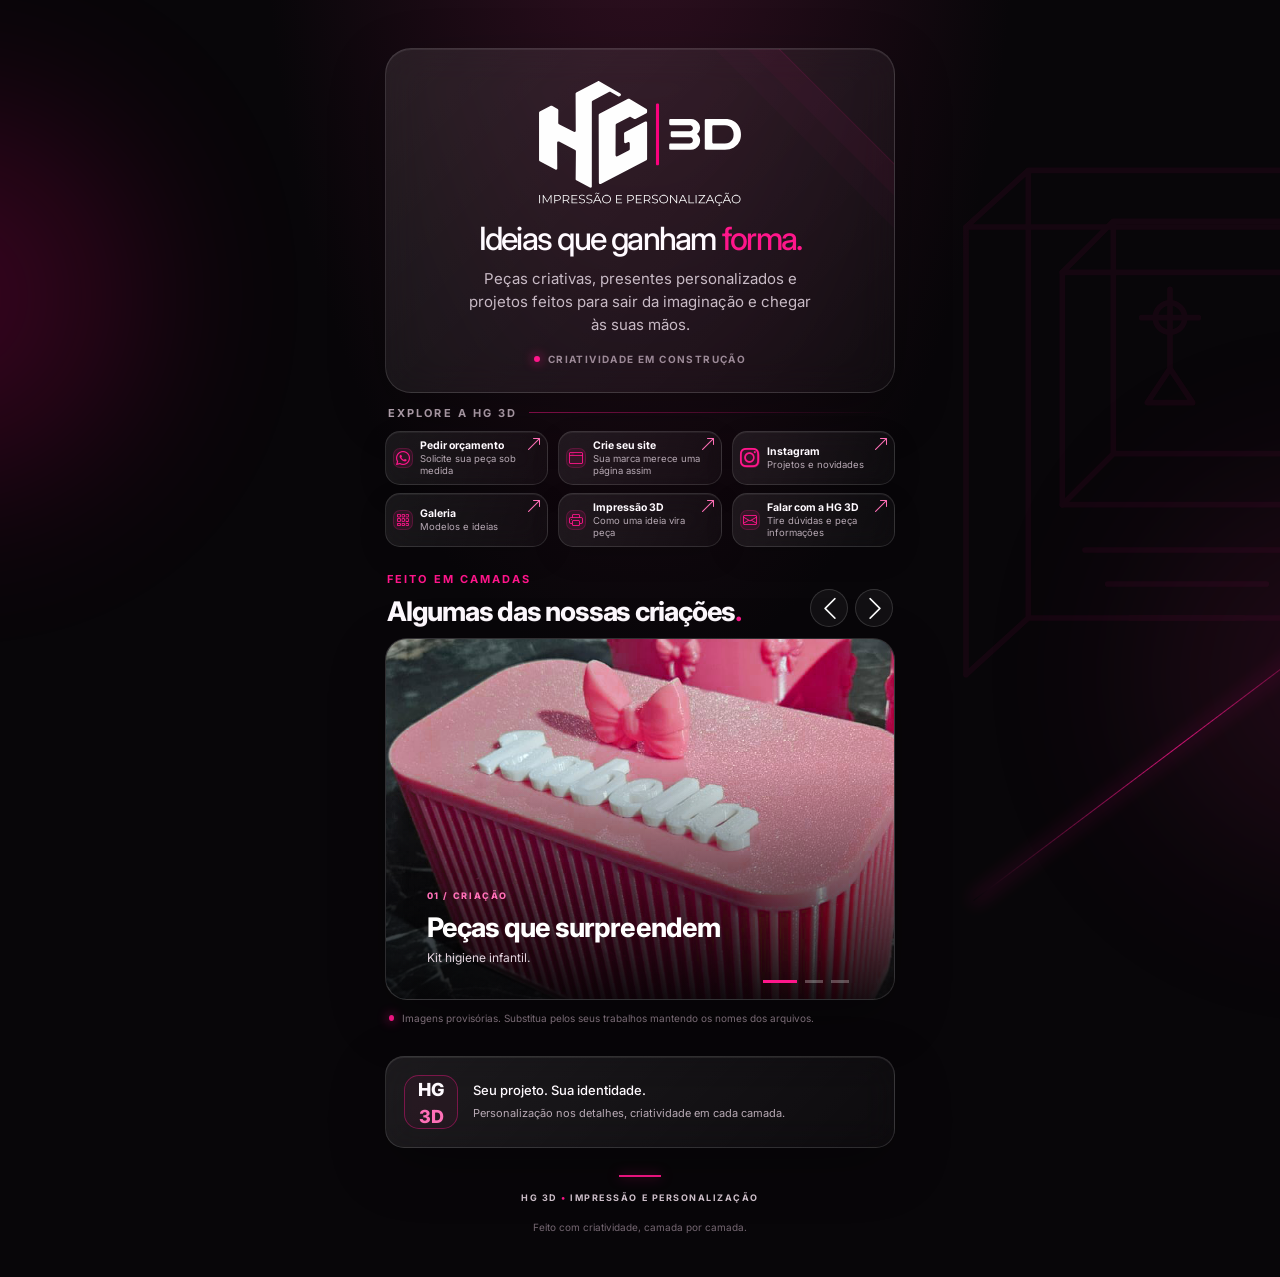
==== commit 935edf0d: "Atualizar site HG 3D novo numero" ====
--- a/index.html
+++ b/index.html
@@ -64,7 +64,7 @@
 
       <a class="link-card" data-link="catalog" href="catalogo.html">
         <span class="link-icon" aria-hidden="true"><i class="bi bi-grid-3x3-gap"></i></span>
-        <span class="link-text"><strong>Ver catálogo</strong><small>Modelos e ideias</small></span>
+        <span class="link-text"><strong>Galeria</strong><small>Modelos e ideias</small></span>
         <span class="arrow" aria-hidden="true"><i class="bi bi-arrow-up-right"></i></span>
       </a>
 
--- a/style.css
+++ b/style.css
@@ -439,3 +439,167 @@
   display: block;
   line-height: 1;
 }
+
+
+/* =========================================================
+   HG 3D | Página extra do catálogo / galeria
+   ========================================================= */
+.gallery-page {
+  min-height: 100vh;
+  padding: 24px 18px 100px;
+}
+.gallery-shell {
+  width: min(100%, 1120px);
+  margin: 0 auto;
+}
+.gallery-header {
+  position: relative;
+  overflow: hidden;
+  margin-bottom: 24px;
+  padding: clamp(22px, 5vw, 42px);
+  border-radius: 26px;
+  text-align: center;
+}
+.gallery-logo {
+  display: inline-flex;
+  align-items: center;
+  justify-content: center;
+  margin-bottom: 18px;
+}
+.gallery-logo img {
+  display: block;
+  width: min(210px, 55vw);
+  max-height: 90px;
+  object-fit: contain;
+}
+.gallery-header .eyebrow { margin-bottom: 8px; }
+.gallery-header h1 {
+  margin: 0;
+  font-size: clamp(30px, 6vw, 48px);
+  font-weight: 800;
+  letter-spacing: -.055em;
+}
+.gallery-header h1 span { color: var(--pink); }
+.gallery-intro {
+  max-width: 620px;
+  margin: 12px auto 0;
+  color: var(--muted);
+  font-size: 14px;
+  line-height: 1.7;
+}
+.gallery-status {
+  margin: 0 2px 14px;
+  color: #bba9b6;
+  font-size: 12px;
+}
+.gallery-grid {
+  display: grid;
+  grid-template-columns: repeat(3, minmax(0, 1fr));
+  align-items: start;
+  gap: 16px;
+}
+.gallery-item {
+  position: relative;
+  display: flex;
+  width: 100%;
+  min-width: 0;
+  flex-direction: column;
+  padding: 0;
+  overflow: hidden;
+  border: 1px solid #ffffff20;
+  border-radius: 17px;
+  color: var(--text);
+  text-align: left;
+  background: linear-gradient(135deg, #ffffff12, #ffffff05);
+  box-shadow: 0 12px 32px #00000030;
+  cursor: zoom-in;
+  transition: transform .25s ease, border-color .25s ease, box-shadow .25s ease;
+}
+.gallery-item:hover {
+  border-color: #ff168b88;
+  box-shadow: 0 16px 38px #00000050, 0 0 18px #ff168b13;
+}
+.gallery-item img {
+  display: block;
+  width: 100%;
+  aspect-ratio: 1 / 1;
+  object-fit: cover;
+  background: #130d13;
+}
+.gallery-caption {
+  display: block;
+  padding: 10px 12px;
+  overflow-wrap: anywhere;
+  color: #e9dce6;
+  font-size: 12px;
+  line-height: 1.4;
+}
+.gallery-zoom-hint {
+  position: absolute;
+  top: 10px;
+  right: 10px;
+  display: grid;
+  width: 32px;
+  height: 32px;
+  place-items: center;
+  border: 1px solid #ffffff40;
+  border-radius: 50%;
+  color: #fff;
+  background: #080609b8;
+  backdrop-filter: blur(8px);
+}
+.gallery-item.is-expanded {
+  z-index: 3;
+  grid-column: 1 / -1;
+  cursor: zoom-out;
+  border-color: var(--pink);
+  box-shadow: 0 20px 60px #00000075, 0 0 24px #ff168b20;
+}
+.gallery-item.is-expanded img {
+  aspect-ratio: auto;
+  width: 100%;
+  max-height: 78vh;
+  object-fit: contain;
+  background: #050405;
+}
+.gallery-item.is-expanded .gallery-zoom-hint i::before {
+  content: "\f286";
+}
+.floating-home {
+  position: fixed;
+  z-index: 20;
+  right: max(18px, env(safe-area-inset-right));
+  bottom: max(18px, env(safe-area-inset-bottom));
+  display: inline-flex;
+  min-height: 50px;
+  align-items: center;
+  justify-content: center;
+  gap: 9px;
+  padding: 0 19px;
+  border: 1px solid #ff70b799;
+  border-radius: 999px;
+  color: #fff;
+  text-decoration: none;
+  font-size: 13px;
+  font-weight: 750;
+  background: linear-gradient(135deg, #ff168b, #a50d59);
+  box-shadow: 0 8px 28px #ff168b40, inset 0 1px 0 #ffffff42;
+  transition: transform .2s ease, box-shadow .2s ease;
+}
+.floating-home:hover, .floating-home:focus-visible {
+  transform: translateY(-3px);
+  color: #fff;
+  box-shadow: 0 12px 34px #ff168b60;
+}
+.floating-home i { font-size: 17px; }
+@media (max-width: 760px) {
+  .gallery-grid { grid-template-columns: repeat(2, minmax(0, 1fr)); gap: 12px; }
+  .gallery-page { padding: 14px 12px 90px; }
+  .gallery-header { border-radius: 21px; }
+}
+@media (max-width: 420px) {
+  .gallery-grid { gap: 9px; }
+  .gallery-caption { padding: 9px; font-size: 11px; }
+  .gallery-item { border-radius: 13px; }
+  .floating-home { right: 14px; bottom: 14px; min-height: 46px; padding: 0 16px; }
+}
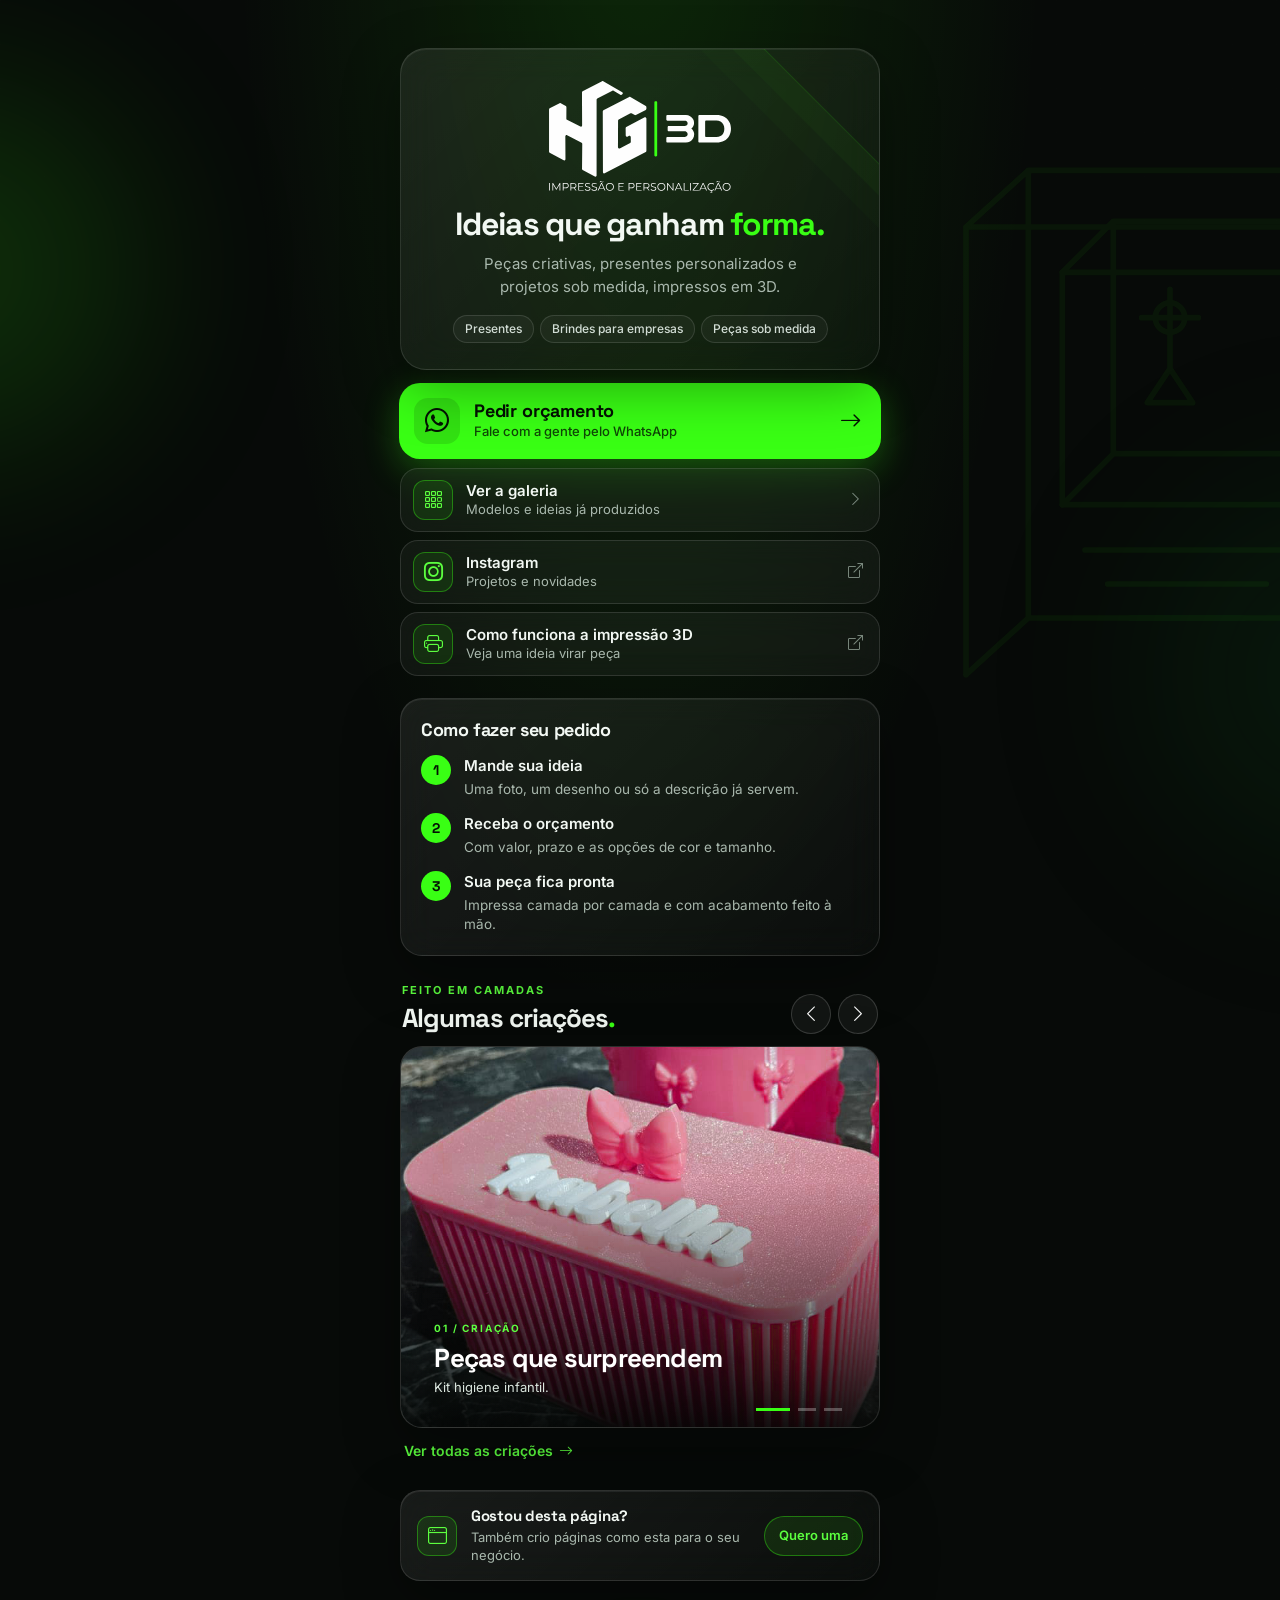
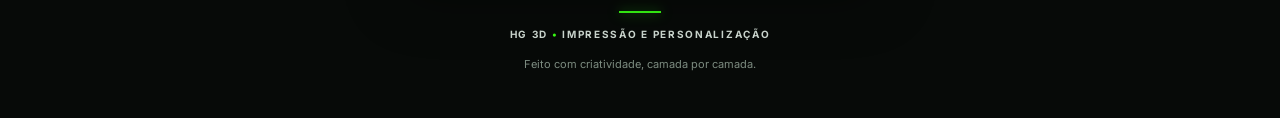
==== commit 2797bdfb: "Página em verde neon e app de gestão com login - Página de links: botão principal de orçamento, link" ====
--- a/index.html
+++ b/index.html
@@ -4,14 +4,14 @@
   <!-- Metadados e recursos externos -->
   <meta charset="utf-8">
   <meta name="viewport" content="width=device-width, initial-scale=1">
-  <meta name="theme-color" content="#080609">
+  <meta name="theme-color" content="#070a08">
   <meta name="description" content="HG 3D | Impressão 3D e personalização. Ideias que ganham forma.">
   <title>HG 3D | Impressão e Personalização</title>
 
   <!-- Tipografia, Bootstrap e estilos do projeto -->
   <link rel="preconnect" href="https://fonts.googleapis.com">
   <link rel="preconnect" href="https://fonts.gstatic.com" crossorigin>
-  <link href="https://fonts.googleapis.com/css2?family=Inter:wght@400;500;600;700;800&display=swap" rel="stylesheet">
+  <link href="https://fonts.googleapis.com/css2?family=Inter:wght@400;500;600;700&family=Space+Grotesk:wght@500;600;700&display=swap" rel="stylesheet">
   <link href="https://cdn.jsdelivr.net/npm/bootstrap@5.3.3/dist/css/bootstrap.min.css" rel="stylesheet">
   <link href="https://cdn.jsdelivr.net/npm/bootstrap-icons@1.11.3/font/bootstrap-icons.min.css" rel="stylesheet">
   <link rel="stylesheet" href="style.css">
@@ -20,75 +20,64 @@
   <!-- Efeitos decorativos de fundo -->
   <div class="ambient ambient-one" aria-hidden="true"></div>
   <div class="ambient ambient-two" aria-hidden="true"></div>
-  <div class="grid-glow" aria-hidden="true"></div>
 
-  <main class="page-shell container px-0">
-    <!-- Cabeçalho e identidade visual da HG 3D -->
-    <header class="brand glass-panel text-center">
-      <div class="brand-logo-wrap">
-        <img class="brand-logo" src="assets/fotos/LOGO.svg" alt="HG 3D | Impressão 3D e Personalização">
-      </div>
-
-      <div class="brand-copy">
-        <h1>Ideias que ganham <span>forma.</span></h1>
-        <p class="intro">Peças criativas, presentes personalizados e projetos feitos para sair da imaginação e chegar às suas mãos.</p>
-      </div>
-
-      <div class="status-line">
-        <span class="status-dot"></span>
-        CRIATIVIDADE EM CONSTRUÇÃO
-      </div>
+  <main class="page-shell">
+    <!-- Marca -->
+    <header class="brand glass-panel">
+      <img class="brand-logo" src="assets/fotos/LOGO.svg" alt="HG 3D | Impressão 3D e Personalização">
+      <h1>Ideias que ganham <span>forma.</span></h1>
+      <p class="intro">Peças criativas, presentes personalizados e projetos sob medida, impressos em 3D.</p>
+      <ul class="tags" aria-label="O que fazemos">
+        <li>Presentes</li>
+        <li>Brindes para empresas</li>
+        <li>Peças sob medida</li>
+      </ul>
     </header>
 
-    <!-- Atalhos compactos: três colunas em telas maiores -->
-    <section class="links-section" aria-label="Links principais">
-      <p class="section-label">EXPLORE A HG 3D <span></span></p>
+    <!-- Ação principal: o que a maioria dos visitantes veio fazer -->
+    <a class="cta-main" data-link="whatsapp" href="#" target="_blank" rel="noopener noreferrer">
+      <span class="cta-icon" aria-hidden="true"><i class="bi bi-whatsapp"></i></span>
+      <span class="cta-text"><strong>Pedir orçamento</strong><small>Fale com a gente pelo WhatsApp</small></span>
+      <i class="bi bi-arrow-right cta-arrow" aria-hidden="true"></i>
+    </a>
 
-      <a class="link-card" data-link="whatsapp" href="#" target="_blank" rel="noopener noreferrer">
-        <span class="link-icon whatsapp-icon" aria-hidden="true"><i class="bi bi-whatsapp"></i></span>
-        <span class="link-text"><strong>Pedir orçamento</strong><small>Solicite sua peça sob medida</small></span>
-        <span class="arrow" aria-hidden="true"><i class="bi bi-arrow-up-right"></i></span>
+    <!-- Outros caminhos -->
+    <nav class="link-list" aria-label="Mais links">
+      <a class="link-row" data-link="catalog" href="catalogo.html">
+        <span class="link-icon" aria-hidden="true"><i class="bi bi-grid-3x3-gap"></i></span>
+        <span class="link-text"><strong>Ver a galeria</strong><small>Modelos e ideias já produzidos</small></span>
+        <i class="bi bi-chevron-right link-arrow" aria-hidden="true"></i>
       </a>
+      <a class="link-row" data-link="instagram" href="#" target="_blank" rel="noopener noreferrer">
+        <span class="link-icon" aria-hidden="true"><i class="bi bi-instagram"></i></span>
+        <span class="link-text"><strong>Instagram</strong><small>Projetos e novidades</small></span>
+        <i class="bi bi-box-arrow-up-right link-arrow" aria-hidden="true"></i>
+      </a>
+      <a class="link-row" data-link="how" href="#" target="_blank" rel="noopener noreferrer">
+        <span class="link-icon" aria-hidden="true"><i class="bi bi-printer"></i></span>
+        <span class="link-text"><strong>Como funciona a impressão 3D</strong><small>Veja uma ideia virar peça</small></span>
+        <i class="bi bi-box-arrow-up-right link-arrow" aria-hidden="true"></i>
+      </a>
+    </nav>
 
-      <a class="link-card link-site-cta" data-link="site-whatsapp" href="#" target="_blank" rel="noopener noreferrer">
-        <span class="link-icon site-icon" aria-hidden="true"><i class="bi bi-window"></i></span>
-        <span class="link-text"><strong>Crie seu site</strong><small>Sua marca merece uma página assim</small></span>
-        <span class="arrow" aria-hidden="true"><i class="bi bi-arrow-up-right"></i></span>
-      </a>
-
-      <a class="link-card" data-link="instagram" href="#" target="_blank" rel="noopener noreferrer">
-        <span class="link-icon instagram-icon" aria-hidden="true"><i class="bi bi-instagram"></i></span>
-        <span class="link-text"><strong>Instagram</strong><small>Projetos e novidades</small></span>
-        <span class="arrow" aria-hidden="true"><i class="bi bi-arrow-up-right"></i></span>
-      </a>
-
-      <a class="link-card" data-link="catalog" href="catalogo.html">
-        <span class="link-icon" aria-hidden="true"><i class="bi bi-grid-3x3-gap"></i></span>
-        <span class="link-text"><strong>Galeria</strong><small>Modelos e ideias</small></span>
-        <span class="arrow" aria-hidden="true"><i class="bi bi-arrow-up-right"></i></span>
-      </a>
-
-      <a class="link-card" data-link="how" href="#" target="_blank" rel="noopener noreferrer">
-        <span class="link-icon" aria-hidden="true"><i class="bi bi-printer"></i></span>
-        <span class="link-text"><strong>Impressão 3D</strong><small>Como uma ideia vira peça</small></span>
-        <span class="arrow" aria-hidden="true"><i class="bi bi-arrow-up-right"></i></span>
-      </a>
-
-      <a class="link-card" data-link="contact" href="#" target="_blank" rel="noopener noreferrer">
-        <span class="link-icon" aria-hidden="true"><i class="bi bi-envelope"></i></span>
-        <span class="link-text"><strong>Falar com a HG 3D</strong><small>Tire dúvidas e peça informações</small></span>
-        <span class="arrow" aria-hidden="true"><i class="bi bi-arrow-up-right"></i></span>
-      </a>
+    <!-- Passo a passo do pedido -->
+    <section class="steps glass-panel" aria-labelledby="steps-title">
+      <h2 id="steps-title">Como fazer seu pedido</h2>
+      <ol>
+        <li><span class="step-n">1</span><div><strong>Mande sua ideia</strong><p>Uma foto, um desenho ou só a descrição já servem.</p></div></li>
+        <li><span class="step-n">2</span><div><strong>Receba o orçamento</strong><p>Com valor, prazo e as opções de cor e tamanho.</p></div></li>
+        <li><span class="step-n">3</span><div><strong>Sua peça fica pronta</strong><p>Impressa camada por camada e com acabamento feito à mão.</p></div></li>
+      </ol>
     </section>
 
-    <!-- Carrossel de projetos; troque os SVGs por fotos reais quando quiser -->
+    <!-- Carrossel de projetos -->
     <section class="portfolio-section" aria-labelledby="portfolio-title">
       <div class="section-heading">
         <div>
-          <p class="eyebrow mb-2">FEITO EM CAMADAS</p>
-          <h2 id="portfolio-title">Algumas das nossas criações<span>.</span></h2>
+          <p class="eyebrow">FEITO EM CAMADAS</p>
+          <h2 id="portfolio-title">Algumas criações<span>.</span></h2>
         </div>
-        <div class="carousel-controls" aria-label="Controles das fotos">
+        <div class="carousel-controls">
           <button class="carousel-arrow" type="button" data-bs-target="#portfolioCarousel" data-bs-slide="prev" aria-label="Foto anterior"><i class="bi bi-chevron-left" aria-hidden="true"></i></button>
           <button class="carousel-arrow" type="button" data-bs-target="#portfolioCarousel" data-bs-slide="next" aria-label="Próxima foto"><i class="bi bi-chevron-right" aria-hidden="true"></i></button>
         </div>
@@ -103,30 +92,33 @@
 
         <div class="carousel-inner">
           <div class="carousel-item active">
-            <img src="assets/fotos/impressao-01.svg" class="d-block w-100 portfolio-image" alt="Ilustração provisória de impressão 3D">
+            <img src="assets/fotos/impressao-01.svg" class="d-block w-100 portfolio-image" alt="Kit higiene infantil impresso em 3D">
             <div class="carousel-caption"><span class="photo-tag">01 / CRIAÇÃO</span><h3>Peças que surpreendem</h3><p>Kit higiene infantil.</p></div>
           </div>
           <div class="carousel-item">
-            <img src="assets/fotos/impressao-02.svg" class="d-block w-100 portfolio-image" alt="Ilustração provisória de produto personalizado">
+            <img src="assets/fotos/impressao-02.svg" class="d-block w-100 portfolio-image" alt="Chaveiros personalizados impressos em 3D">
             <div class="carousel-caption"><span class="photo-tag">02 / PERSONALIZAÇÃO</span><h3>Chaveiro personalizado</h3><p>Para seu evento ou empresa.</p></div>
           </div>
           <div class="carousel-item">
-            <img src="assets/fotos/impressao-03.svg" class="d-block w-100 portfolio-image" alt="Ilustração provisória de peça impressa em 3D">
+            <img src="assets/fotos/impressao-03.svg" class="d-block w-100 portfolio-image" alt="Peça sob medida impressa em 3D">
             <div class="carousel-caption"><span class="photo-tag">03 / SOB MEDIDA</span><h3>Da ideia para a realidade</h3><p>Seu próximo projeto pode aparecer aqui.</p></div>
           </div>
         </div>
       </div>
 
-      <p class="carousel-note"><span class="note-dot"></span> Imagens provisórias. Substitua pelos seus trabalhos mantendo os nomes dos arquivos.</p>
+      <a class="see-all" href="catalogo.html">Ver todas as criações <i class="bi bi-arrow-right" aria-hidden="true"></i></a>
     </section>
 
-    <!-- Mensagem final da marca -->
-    <section class="mini-about glass-panel">
-      <div class="mini-about-symbol">HG<span>3D</span></div>
-      <div><h2>Seu projeto. Sua identidade.</h2><p>Personalização nos detalhes, criatividade em cada camada.</p></div>
+    <!-- Serviço extra, separado do pedido de peças -->
+    <section class="site-cta glass-panel">
+      <span class="link-icon" aria-hidden="true"><i class="bi bi-window"></i></span>
+      <div>
+        <h2>Gostou desta página?</h2>
+        <p>Também crio páginas como esta para o seu negócio.</p>
+      </div>
+      <a class="btn-ghost" data-link="site-whatsapp" href="#" target="_blank" rel="noopener noreferrer">Quero uma</a>
     </section>
 
-    <!-- Rodapé -->
     <footer>
       <div class="footer-rule"></div>
       <p>HG 3D <span>•</span> IMPRESSÃO E PERSONALIZAÇÃO</p>
@@ -134,8 +126,7 @@
     </footer>
   </main>
 
-  <!-- Bootstrap e comportamento dos links -->
   <script src="https://cdn.jsdelivr.net/npm/bootstrap@5.3.3/dist/js/bootstrap.bundle.min.js"></script>
   <script src="script.js"></script>
 </body>
-</html>+</html>
--- a/style.css
+++ b/style.css
@@ -1,20 +1,28 @@
 /* =========================================================
    HG 3D | Estilos principais
-   Identidade: preto, vinho, magenta neon e vidro fosco
+   Identidade: preto, verde neon e vidro fosco
    ========================================================= */
 
 :root {
-  --bg: #080609;
-  --text: #fffaff;
-  --muted: #b8aab5;
-  --pink: #ff168b;
-  --pink-light: #ff70b7;
-  --line: rgba(255, 255, 255, .13);
-  --surface-hover: rgba(255, 255, 255, .095);
+  --bg: #070a08;
+  --text: #f2f8f3;
+  --muted: #a9b8ad;
+  --faint: #7d8c81;
+  --neon: #39ff14;
+  --neon-hover: #6aff4e;
+  --neon-ink: #031203;
+  --neon-text: #5cff3f;
+  --neon-soft: rgba(57, 255, 20, .10);
+  --neon-line: rgba(57, 255, 20, .38);
+  --line: rgba(255, 255, 255, .12);
+  --surface: rgba(255, 255, 255, .045);
+  --surface-hover: rgba(255, 255, 255, .08);
+  --font: Inter, system-ui, -apple-system, "Segoe UI", sans-serif;
+  --font-display: "Space Grotesk", Inter, system-ui, sans-serif;
 }
 
 * { box-sizing: border-box; }
-html { min-height: 100%; }
+html { min-height: 100%; background: var(--bg); }
 
 body {
   position: relative;
@@ -23,8 +31,9 @@
   margin: 0;
   overflow-x: hidden;
   color: var(--text);
-  background: radial-gradient(ellipse at 50% -15%, #321022 0%, transparent 42%), var(--bg);
-  font-family: Inter, system-ui, sans-serif;
+  background: radial-gradient(ellipse at 50% -12%, rgba(57, 255, 20, .13) 0%, transparent 45%), var(--bg);
+  font-family: var(--font);
+  -webkit-font-smoothing: antialiased;
 }
 
 /* Fundo quadriculado e desenho sutil de uma impressora 3D */
@@ -33,15 +42,14 @@
   position: fixed;
   inset: 0;
   z-index: -2;
-  opacity: .16;
+  opacity: .18;
   pointer-events: none;
   background-image:
-    linear-gradient(rgba(255,255,255,.025) 1px, transparent 1px),
-    linear-gradient(90deg, rgba(255,255,255,.025) 1px, transparent 1px);
+    linear-gradient(rgba(255,255,255,.03) 1px, transparent 1px),
+    linear-gradient(90deg, rgba(255,255,255,.03) 1px, transparent 1px);
   background-size: 44px 44px;
   mask-image: linear-gradient(to bottom, #000, transparent 78%);
 }
-
 body::after {
   content: "";
   position: fixed;
@@ -50,7 +58,7 @@
   right: -18%;
   width: min(75vw, 680px);
   height: min(75vw, 680px);
-  opacity: .055;
+  opacity: .05;
   pointer-events: none;
   background: url("assets/fotos/impressora-fundo.svg") center / contain no-repeat;
 }
@@ -61,49 +69,37 @@
   width: 360px;
   height: 360px;
   border-radius: 50%;
-  filter: blur(95px);
-  opacity: .22;
+  filter: blur(100px);
+  opacity: .16;
   pointer-events: none;
 }
-.ambient-one { top: 13%; left: -230px; background: #e60072; }
-.ambient-two { right: -240px; bottom: 5%; background: #7b174b; }
-
-.grid-glow {
-  position: fixed;
-  z-index: -1;
-  right: -12vw;
-  bottom: 17%;
-  width: 40vw;
-  height: 1px;
-  opacity: .8;
-  pointer-events: none;
-  transform: rotate(-37deg);
-  background: linear-gradient(90deg, transparent, var(--pink), transparent);
-  box-shadow: 0 0 18px 2px #ff168b55;
-}
+.ambient-one { top: 10%; left: -230px; background: #39ff14; }
+.ambient-two { right: -240px; bottom: 5%; background: #0f6b22; }
+
+:focus-visible { outline: 2px solid var(--neon); outline-offset: 3px; }
 
 /* Layout geral e cartões de vidro */
 .page-shell {
   position: relative;
-  width: min(100% - 32px, 510px);
+  width: min(100% - 32px, 480px);
   margin: auto;
-  padding: 18px 0 24px;
-}
-
+  padding: 20px 0 28px;
+}
 .glass-panel {
   border: 1px solid var(--line);
-  background: linear-gradient(135deg, rgba(255,255,255,.085), rgba(255,255,255,.025));
-  box-shadow: 0 18px 55px #00000047, inset 0 1px 0 #ffffff14;
+  background: linear-gradient(135deg, rgba(255,255,255,.075), rgba(255,255,255,.02));
+  box-shadow: 0 18px 55px rgba(0,0,0,.35), inset 0 1px 0 rgba(255,255,255,.07);
   backdrop-filter: blur(18px);
   -webkit-backdrop-filter: blur(18px);
 }
 
-/* Cabeçalho e marca */
+/* Marca */
 .brand {
   position: relative;
   overflow: hidden;
-  padding: 20px 20px 17px;
+  padding: 22px 20px 20px;
   border-radius: 26px;
+  text-align: center;
 }
 .brand::before {
   content: "";
@@ -113,195 +109,199 @@
   width: 220px;
   height: 220px;
   transform: rotate(45deg);
-  border: 1px solid #ff168b29;
-  box-shadow: 0 0 0 22px #ff168b08, 0 0 0 45px #ff168b05;
-}
-.brand-logo-wrap {
-  display: flex;
-  justify-content: center;
-  align-items: center;
-  margin: 0 auto 15px;
-  width: 100%;
+  border: 1px solid rgba(57,255,20,.16);
+  box-shadow: 0 0 0 22px rgba(57,255,20,.03), 0 0 0 45px rgba(57,255,20,.02);
 }
 .brand-logo {
   display: block;
-  width: min(100%, 290px);
-  max-height: 125px;
+  width: min(100%, 260px);
+  max-height: 112px;
+  margin: 0 auto 14px;
   object-fit: contain;
 }
-
-.eyebrow, .section-label, .status-line {
+h1 {
+  margin: 0;
+  font: 700 clamp(26px, 7vw, 32px)/1.1 var(--font-display);
+  letter-spacing: -.04em;
+}
+h1 span, .section-heading h2 span { color: var(--neon); }
+.intro {
+  max-width: 340px;
+  margin: 10px auto 0;
+  color: var(--muted);
+  font-size: 15px;
+  line-height: 1.55;
+}
+.tags {
+  display: flex;
+  flex-wrap: wrap;
+  justify-content: center;
+  gap: 6px;
+  margin: 16px 0 0;
+  padding: 0;
+  list-style: none;
+}
+.tags li {
+  padding: 4px 11px;
+  border: 1px solid var(--line);
+  border-radius: 999px;
+  color: #d2ddd5;
+  background: rgba(255,255,255,.04);
+  font-size: 12px;
+  font-weight: 500;
+}
+
+/* Ação principal */
+.cta-main {
+  display: flex;
+  align-items: center;
+  gap: 14px;
+  margin-top: 14px;
+  padding: 14px 18px 14px 14px;
+  border-radius: 20px;
+  color: var(--neon-ink);
+  text-decoration: none;
+  background: var(--neon);
+  box-shadow: 0 0 0 1px var(--neon), 0 10px 36px rgba(57,255,20,.30);
+  transition: transform .2s, box-shadow .2s, background .2s;
+}
+.cta-main:hover, .cta-main:focus-visible {
+  transform: translateY(-2px);
+  color: var(--neon-ink);
+  background: var(--neon-hover);
+  box-shadow: 0 0 0 1px var(--neon-hover), 0 14px 44px rgba(57,255,20,.42);
+}
+.cta-icon {
+  display: grid;
+  width: 46px;
+  height: 46px;
+  flex: none;
+  place-items: center;
+  border-radius: 14px;
+  background: rgba(3,18,3,.12);
+  font-size: 24px;
+}
+.cta-text { display: grid; flex: 1; min-width: 0; }
+.cta-text strong { font: 700 18px/1.2 var(--font-display); letter-spacing: -.01em; }
+.cta-text small { font-size: 13px; font-weight: 500; opacity: .78; }
+.cta-arrow { font-size: 22px; }
+
+/* Outros links */
+.link-list {
+  display: grid;
+  gap: 8px;
+  margin-top: 10px;
+}
+.link-row {
+  display: flex;
+  align-items: center;
+  gap: 13px;
+  min-height: 64px;
+  padding: 10px 16px 10px 12px;
+  border: 1px solid var(--line);
+  border-radius: 18px;
+  color: var(--text);
+  text-decoration: none;
+  background: var(--surface);
+  backdrop-filter: blur(15px);
+  transition: transform .2s, border-color .2s, background .2s;
+}
+.link-row:hover, .link-row:focus-visible {
+  transform: translateY(-2px);
+  border-color: var(--neon-line);
+  color: var(--text);
+  background: var(--surface-hover);
+}
+.link-icon {
+  display: grid;
+  width: 40px;
+  height: 40px;
+  flex: none;
+  place-items: center;
+  border: 1px solid var(--neon-line);
+  border-radius: 12px;
+  color: var(--neon-text);
+  background: var(--neon-soft);
+  font-size: 19px;
+  line-height: 1;
+}
+.link-text { display: grid; flex: 1; min-width: 0; gap: 1px; }
+.link-text strong { font-size: 15px; font-weight: 600; line-height: 1.3; }
+.link-text small { color: var(--muted); font-size: 13px; line-height: 1.3; }
+.link-arrow { color: var(--faint); font-size: 15px; transition: color .2s, transform .2s; }
+.link-row:hover .link-arrow { color: var(--neon-text); transform: translateX(2px); }
+
+/* Passo a passo */
+.steps {
+  margin-top: 22px;
+  padding: 20px;
+  border-radius: 22px;
+}
+.steps h2, .site-cta h2 {
+  margin: 0 0 14px;
+  font: 700 18px/1.25 var(--font-display);
+  letter-spacing: -.02em;
+}
+.steps ol { display: grid; gap: 14px; margin: 0; padding: 0; list-style: none; }
+.steps li { display: flex; gap: 13px; align-items: flex-start; }
+.step-n {
+  display: grid;
+  width: 30px;
+  height: 30px;
+  flex: none;
+  place-items: center;
+  border-radius: 50%;
+  color: var(--neon-ink);
+  background: var(--neon);
+  font: 700 14px/1 var(--font-display);
+}
+.steps strong { display: block; font-size: 15px; font-weight: 600; }
+.steps p { margin: 2px 0 0; color: var(--muted); font-size: 13.5px; line-height: 1.45; }
+
+/* Carrossel do portfólio */
+.portfolio-section { margin-top: 26px; }
+.eyebrow {
+  margin: 0 0 6px;
+  color: var(--neon-text);
   font-size: 11px;
   font-weight: 700;
-  letter-spacing: .19em;
-}
-.eyebrow { margin: 0 0 9px; color: var(--pink); }
-h1 {
-  margin: 0;
-  font-size: clamp(24px, 6.5vw, 32px);
-  line-height: 1.12;
-  letter-spacing: -.055em;
-}
-h1 span, .section-heading h2 span { color: var(--pink); }
-.intro {
-  max-width: 350px;
-  margin: 10px auto 0;
-  color: #c8bac5;
-  font-size: 15px;
-  line-height: 1.55;
-}
-.status-line {
-  display: flex;
-  align-items: center;
-  justify-content: center;
-  gap: 8px;
-  margin-top: 15px;
-  color: #9c8997;
-  font-size: 10px;
-  letter-spacing: .14em;
-}
-.status-dot, .note-dot {
-  width: 6px;
-  height: 6px;
-  border-radius: 50%;
-  background: var(--pink);
-  box-shadow: 0 0 11px var(--pink);
-}
-
-/* Links principais: atalhos ultracompactos */
-.links-section {
-  display: grid;
-  grid-template-columns: repeat(3, minmax(0, 1fr));
-  column-gap: 10px;
-  row-gap: 8px;
-  margin-top: 12px;
-}
-.links-section .section-label {
-  display: flex;
-  grid-column: 1 / -1;
-  align-items: center;
-  gap: 12px;
-  margin: 0 3px 2px;
-  color: #bba9b6;
-}
-.section-label span {
-  flex: 1;
-  height: 1px;
-  background: linear-gradient(90deg, #ff168b88, transparent);
-}
-.link-card {
-  position: relative;
-  display: flex;
-  min-width: 0;
-  min-height: 54px;
-  flex-direction: row;
-  align-items: center;
-  justify-content: flex-start;
-  gap: 7px;
-  margin: 0;
-  padding: 7px 7px;
-  overflow-wrap: anywhere;
-  border: 1px solid #ffffff1f;
-  border-radius: 15px;
-  color: var(--text);
-  text-decoration: none;
-  background: linear-gradient(110deg, #ffffff13, #ffffff07);
-  box-shadow: 0 10px 28px #00000024, inset 0 1px 0 #ffffff0e;
-  backdrop-filter: blur(15px);
-  transition: transform .22s, border-color .22s, background .22s;
-}
-.link-card:hover, .link-card:focus-visible {
-  transform: translateY(-3px);
-  border-color: #ff168b88;
-  outline: none;
-  color: var(--text);
-  background: var(--surface-hover);
-}
-.link-featured {
-  border-color: #ff168b88;
-  background: linear-gradient(110deg, #ff168b2e, #ffffff0b);
-}
-.link-icon {
-  display: grid;
-  width: 20px;
-  height: 20px;
-  flex: 0 0 20px;
-  place-items: center;
-  border: 1px solid #ff168b33;
-  border-radius: 7px;
-  color: var(--pink);
-  background: #ff168b1a;
-  font-size: 14px;
-}
-.instagram-icon { font-size: 19px; }
-.link-text {
-  display: grid;
-  width: 100%;
-  min-width: 0;
-  gap: 1px;
-  padding-right: 8px;
-}
-.link-text strong {
-  font-size: 10.5px;
-  font-weight: 700;
-  line-height: 1.2;
-  overflow-wrap: anywhere;
-}
-.link-text small {
-  display: block;
-  color: var(--muted);
-  font-size: 9.5px;
-  line-height: 1.2;
-  overflow-wrap: anywhere;
-}
-.arrow {
-  position: absolute;
-  top: 4px;
-  right: 5px;
-  color: var(--pink-light);
-  font-size: 16px;
-  line-height: 1;
-}
-
-/* Carrossel do portfólio */
-.portfolio-section { margin-top: 20px; }
+  letter-spacing: .18em;
+}
 .section-heading {
   display: flex;
   align-items: end;
   justify-content: space-between;
   gap: 16px;
-  margin: 0 2px 11px;
+  margin: 0 2px 12px;
 }
 .section-heading h2 {
   margin: 0;
-  font-size: clamp(20px, 5.5vw, 27px);
-  font-weight: 750;
-  line-height: 1.18;
-  letter-spacing: -.045em;
-}
-.section-heading h2 span { color: var(--pink); }
+  font: 700 clamp(22px, 6vw, 26px)/1.15 var(--font-display);
+  letter-spacing: -.035em;
+}
 .carousel-controls { display: flex; flex-shrink: 0; gap: 7px; }
 .carousel-arrow {
   display: grid;
-  width: 38px;
-  height: 38px;
+  width: 40px;
+  height: 40px;
   place-items: center;
-  border: 1px solid #ffffff26;
+  border: 1px solid rgba(255,255,255,.16);
   border-radius: 50%;
   color: #fff;
-  background: #ffffff0b;
-  font-size: 26px;
+  background: rgba(255,255,255,.05);
+  font-size: 18px;
   line-height: 1;
+  transition: border-color .2s, color .2s, background .2s;
 }
 .carousel-arrow:hover {
-  border-color: #ff168b99;
-  color: var(--pink-light);
-  background: #ff168b24;
+  border-color: var(--neon-line);
+  color: var(--neon-text);
+  background: var(--neon-soft);
 }
 .portfolio-carousel { position: relative; overflow: hidden; border-radius: 22px; }
 .portfolio-image {
   width: 100%;
-  height: clamp(260px, 67vw, 390px);
+  height: clamp(260px, 72vw, 380px);
   object-fit: cover;
 }
 .portfolio-carousel::after {
@@ -309,149 +309,114 @@
   inset: 35% 0 0;
   pointer-events: none;
   content: "";
-  background: linear-gradient(transparent, rgba(4,3,5,.9));
+  background: linear-gradient(transparent, rgba(3,5,4,.92));
 }
 .carousel-caption {
   z-index: 2;
-  right: 8%;
-  bottom: 28px;
-  left: 8%;
+  right: 7%;
+  bottom: 30px;
+  left: 7%;
   padding: 0;
   text-align: left;
 }
 .carousel-caption h3 {
-  margin: 7px 0 5px;
-  font-size: clamp(19px, 5vw, 27px);
-  font-weight: 750;
-  letter-spacing: -.035em;
-}
-.carousel-caption p { margin: 0; color: #e4d5df; font-size: 12px; }
-.photo-tag { color: var(--pink-light); font-size: 9px; font-weight: 800; letter-spacing: .18em; }
+  margin: 6px 0 4px;
+  font: 700 clamp(20px, 5.5vw, 26px)/1.15 var(--font-display);
+  letter-spacing: -.03em;
+}
+.carousel-caption p { margin: 0; color: #dbe6de; font-size: 13px; }
+.photo-tag { color: var(--neon-text); font-size: 10px; font-weight: 700; letter-spacing: .18em; }
 .portfolio-carousel .carousel-indicators {
   z-index: 3;
   justify-content: flex-end;
-  margin: 0 8% 16px;
+  margin: 0 7% 16px;
 }
 .portfolio-carousel .carousel-indicators [data-bs-target] {
   width: 18px;
   height: 3px;
   margin: 0 4px;
   border: 0;
-  background: #ffffff8a;
-}
-.portfolio-carousel .carousel-indicators .active { width: 34px; background: var(--pink); }
-.carousel-note {
-  display: flex;
-  align-items: flex-start;
-  gap: 8px;
-  margin: 11px 4px 0;
-  color: #8e7d89;
-  font-size: 10px;
-  line-height: 1.5;
-}
-.note-dot { flex: 0 0 5px; margin-top: 4px; }
-
-/* Bloco final e rodapé */
-.mini-about {
+  background: rgba(255,255,255,.55);
+}
+.portfolio-carousel .carousel-indicators .active { width: 34px; background: var(--neon); }
+.see-all {
+  display: inline-flex;
+  align-items: center;
+  gap: 6px;
+  margin: 12px 4px 0;
+  color: var(--neon-text);
+  font-size: 14px;
+  font-weight: 600;
+  text-decoration: none;
+}
+.see-all:hover { color: var(--neon-hover); text-decoration: underline; }
+
+/* Serviço de sites */
+.site-cta {
   display: flex;
   align-items: center;
-  gap: 15px;
-  margin-top: 30px;
-  padding: 18px;
-  border-radius: 19px;
-}
-.mini-about-symbol {
-  display: grid;
-  width: 54px;
-  height: 54px;
-  flex: 0 0 54px;
-  place-items: center;
-  border: 1px solid #ff168b66;
-  border-radius: 15px;
-  background: #ff168b0c;
-  font-size: 18px;
-  font-weight: 800;
-}
-.mini-about-symbol span { color: var(--pink-light); }
-.mini-about h2 { margin: 0 0 6px; font-size: 13px; }
-.mini-about p { margin: 0; color: var(--muted); font-size: 11px; line-height: 1.55; }
-footer { padding: 27px 10px 0; text-align: center; }
+  gap: 14px;
+  margin-top: 28px;
+  padding: 16px;
+  border-radius: 20px;
+}
+.site-cta > div { flex: 1; min-width: 0; }
+.site-cta h2 { margin: 0 0 2px; font-size: 15px; }
+.site-cta p { margin: 0; color: var(--muted); font-size: 13px; line-height: 1.4; }
+.btn-ghost {
+  flex: none;
+  padding: 9px 14px;
+  border: 1px solid var(--neon-line);
+  border-radius: 999px;
+  color: var(--neon-text);
+  background: var(--neon-soft);
+  font-size: 13px;
+  font-weight: 600;
+  text-decoration: none;
+  white-space: nowrap;
+  transition: background .2s, border-color .2s;
+}
+.btn-ghost:hover { color: var(--neon-text); border-color: var(--neon); background: rgba(57,255,20,.16); }
+
+/* Rodapé */
+footer { padding: 30px 10px 0; text-align: center; }
 .footer-rule {
   width: 42px;
   height: 2px;
   margin: 0 auto 14px;
-  background: var(--pink);
-  box-shadow: 0 0 12px #ff168b88;
-}
-footer p { margin: 0 0 8px; color: #d4c5d0; font-size: 9px; font-weight: 700; letter-spacing: .17em; }
-footer p span { color: var(--pink); }
-footer small { color: #756772; font-size: 10px; }
-
-/* Responsividade para telas maiores e celulares */
+  background: var(--neon);
+  box-shadow: 0 0 12px rgba(57,255,20,.55);
+}
+footer p { margin: 0 0 8px; color: #cfdad2; font-size: 10px; font-weight: 700; letter-spacing: .17em; }
+footer p span { color: var(--neon); }
+footer small { color: var(--faint); font-size: 11px; }
+
 @media (min-width: 700px) {
-  .page-shell { padding-top: 48px; padding-bottom: 40px; }
-  .brand { padding: 32px 30px 25px; }
-  .portfolio-section { margin-top: 24px; }
-  .portfolio-image { height: 360px; }
-  .carousel-caption { bottom: 32px; }
+  .page-shell { padding-top: 48px; padding-bottom: 44px; }
+  .brand { padding: 32px 30px 26px; }
 }
 @media (max-width: 380px) {
   .page-shell { width: calc(100% - 24px); padding-top: 12px; }
-  .brand { padding: 18px 15px 15px; }
-  .brand-logo-wrap { margin-bottom: 12px; }
-  .brand-logo { width: min(100%, 250px); max-height: 105px; }
-  .intro { font-size: 14px; }
-  .status-line { margin-top: 12px; font-size: 9px; }
-  .links-section { column-gap: 6px; row-gap: 6px; }
-  .link-card { min-height: 52px; padding: 6px; gap: 5px; }
-  .link-icon { width: 18px; height: 18px; flex-basis: 18px; font-size: 12px; }
-  .instagram-icon { font-size: 17px; }
-  .link-text strong { font-size: 10px; line-height: 1.15; }
-  .link-text small { display: block; font-size: 9px; line-height: 1.15; }
-  .section-heading { align-items: center; }
-  .carousel-arrow { width: 34px; height: 34px; }
-  .carousel-caption p { font-size: 11px; }
-  body::after {
-    top: 22%;
-    right: -35%;
-    width: 100vw;
-    height: 100vw;
-    opacity: .035;
-  }
+  .brand { padding: 18px 14px 16px; }
+  .brand-logo { width: min(100%, 220px); }
+  .cta-main { gap: 12px; padding: 12px 14px 12px 12px; }
+  .cta-text strong { font-size: 17px; }
+  .site-cta { flex-wrap: wrap; }
+  .site-cta .btn-ghost { margin-left: 54px; }
+  body::after { top: 22%; right: -35%; width: 100vw; height: 100vw; opacity: .035; }
 }
 @media (prefers-reduced-motion: reduce) {
-  *, *::before, *::after {
-    transition: none !important;
-    scroll-behavior: auto !important;
-  }
-}
-
-/* Centraliza os ícones dentro de suas próprias caixas */
-.link-card { align-items: center; }
-.link-icon {
-  display: flex;
-  align-items: center;
-  justify-content: center;
-  flex-shrink: 0;
-  line-height: 1;
-}
-.link-icon i {
-  display: block;
-  line-height: 1;
-}
-
+  *, *::before, *::after { transition: none !important; scroll-behavior: auto !important; }
+}
 
 /* =========================================================
-   HG 3D | Página extra do catálogo / galeria
+   HG 3D | Página do catálogo / galeria
    ========================================================= */
 .gallery-page {
   min-height: 100vh;
   padding: 24px 18px 100px;
 }
-.gallery-shell {
-  width: min(100%, 1120px);
-  margin: 0 auto;
-}
+.gallery-shell { width: min(100%, 1120px); margin: 0 auto; }
 .gallery-header {
   position: relative;
   overflow: hidden;
@@ -460,26 +425,11 @@
   border-radius: 26px;
   text-align: center;
 }
-.gallery-logo {
-  display: inline-flex;
-  align-items: center;
-  justify-content: center;
-  margin-bottom: 18px;
-}
-.gallery-logo img {
-  display: block;
-  width: min(210px, 55vw);
-  max-height: 90px;
-  object-fit: contain;
-}
+.gallery-logo { display: inline-flex; align-items: center; justify-content: center; margin-bottom: 18px; }
+.gallery-logo img { display: block; width: min(210px, 55vw); max-height: 90px; object-fit: contain; }
 .gallery-header .eyebrow { margin-bottom: 8px; }
-.gallery-header h1 {
-  margin: 0;
-  font-size: clamp(30px, 6vw, 48px);
-  font-weight: 800;
-  letter-spacing: -.055em;
-}
-.gallery-header h1 span { color: var(--pink); }
+.gallery-header h1 { margin: 0; font-size: clamp(30px, 6vw, 48px); }
+.gallery-header h1 span { color: var(--neon); }
 .gallery-intro {
   max-width: 620px;
   margin: 12px auto 0;
@@ -487,11 +437,7 @@
   font-size: 14px;
   line-height: 1.7;
 }
-.gallery-status {
-  margin: 0 2px 14px;
-  color: #bba9b6;
-  font-size: 12px;
-}
+.gallery-status { margin: 0 2px 14px; color: var(--muted); font-size: 13px; }
 .gallery-grid {
   display: grid;
   grid-template-columns: repeat(3, minmax(0, 1fr));
@@ -506,32 +452,29 @@
   flex-direction: column;
   padding: 0;
   overflow: hidden;
-  border: 1px solid #ffffff20;
+  border: 1px solid var(--line);
   border-radius: 17px;
   color: var(--text);
   text-align: left;
-  background: linear-gradient(135deg, #ffffff12, #ffffff05);
-  box-shadow: 0 12px 32px #00000030;
+  background: linear-gradient(135deg, rgba(255,255,255,.07), rgba(255,255,255,.02));
+  box-shadow: 0 12px 32px rgba(0,0,0,.2);
   cursor: zoom-in;
   transition: transform .25s ease, border-color .25s ease, box-shadow .25s ease;
 }
-.gallery-item:hover {
-  border-color: #ff168b88;
-  box-shadow: 0 16px 38px #00000050, 0 0 18px #ff168b13;
-}
+.gallery-item:hover { border-color: var(--neon-line); box-shadow: 0 16px 38px rgba(0,0,0,.32), 0 0 18px rgba(57,255,20,.08); }
 .gallery-item img {
   display: block;
   width: 100%;
   aspect-ratio: 1 / 1;
   object-fit: cover;
-  background: #130d13;
+  background: #0d120e;
 }
 .gallery-caption {
   display: block;
   padding: 10px 12px;
   overflow-wrap: anywhere;
-  color: #e9dce6;
-  font-size: 12px;
+  color: #dfe9e2;
+  font-size: 12.5px;
   line-height: 1.4;
 }
 .gallery-zoom-hint {
@@ -542,29 +485,27 @@
   width: 32px;
   height: 32px;
   place-items: center;
-  border: 1px solid #ffffff40;
+  border: 1px solid rgba(255,255,255,.25);
   border-radius: 50%;
   color: #fff;
-  background: #080609b8;
+  background: rgba(7,10,8,.72);
   backdrop-filter: blur(8px);
 }
 .gallery-item.is-expanded {
   z-index: 3;
   grid-column: 1 / -1;
   cursor: zoom-out;
-  border-color: var(--pink);
-  box-shadow: 0 20px 60px #00000075, 0 0 24px #ff168b20;
+  border-color: var(--neon);
+  box-shadow: 0 20px 60px rgba(0,0,0,.46), 0 0 24px rgba(57,255,20,.12);
 }
 .gallery-item.is-expanded img {
   aspect-ratio: auto;
   width: 100%;
   max-height: 78vh;
   object-fit: contain;
-  background: #050405;
-}
-.gallery-item.is-expanded .gallery-zoom-hint i::before {
-  content: "\f286";
-}
+  background: #040605;
+}
+.gallery-item.is-expanded .gallery-zoom-hint i::before { content: "\f286"; }
 .floating-home {
   position: fixed;
   z-index: 20;
@@ -576,20 +517,20 @@
   justify-content: center;
   gap: 9px;
   padding: 0 19px;
-  border: 1px solid #ff70b799;
   border-radius: 999px;
-  color: #fff;
+  color: var(--neon-ink);
   text-decoration: none;
-  font-size: 13px;
-  font-weight: 750;
-  background: linear-gradient(135deg, #ff168b, #a50d59);
-  box-shadow: 0 8px 28px #ff168b40, inset 0 1px 0 #ffffff42;
+  font-size: 14px;
+  font-weight: 700;
+  background: var(--neon);
+  box-shadow: 0 8px 28px rgba(57,255,20,.30);
   transition: transform .2s ease, box-shadow .2s ease;
 }
 .floating-home:hover, .floating-home:focus-visible {
   transform: translateY(-3px);
-  color: #fff;
-  box-shadow: 0 12px 34px #ff168b60;
+  color: var(--neon-ink);
+  background: var(--neon-hover);
+  box-shadow: 0 12px 34px rgba(57,255,20,.42);
 }
 .floating-home i { font-size: 17px; }
 @media (max-width: 760px) {
@@ -599,7 +540,7 @@
 }
 @media (max-width: 420px) {
   .gallery-grid { gap: 9px; }
-  .gallery-caption { padding: 9px; font-size: 11px; }
+  .gallery-caption { padding: 9px; font-size: 11.5px; }
   .gallery-item { border-radius: 13px; }
   .floating-home { right: 14px; bottom: 14px; min-height: 46px; padding: 0 16px; }
 }
